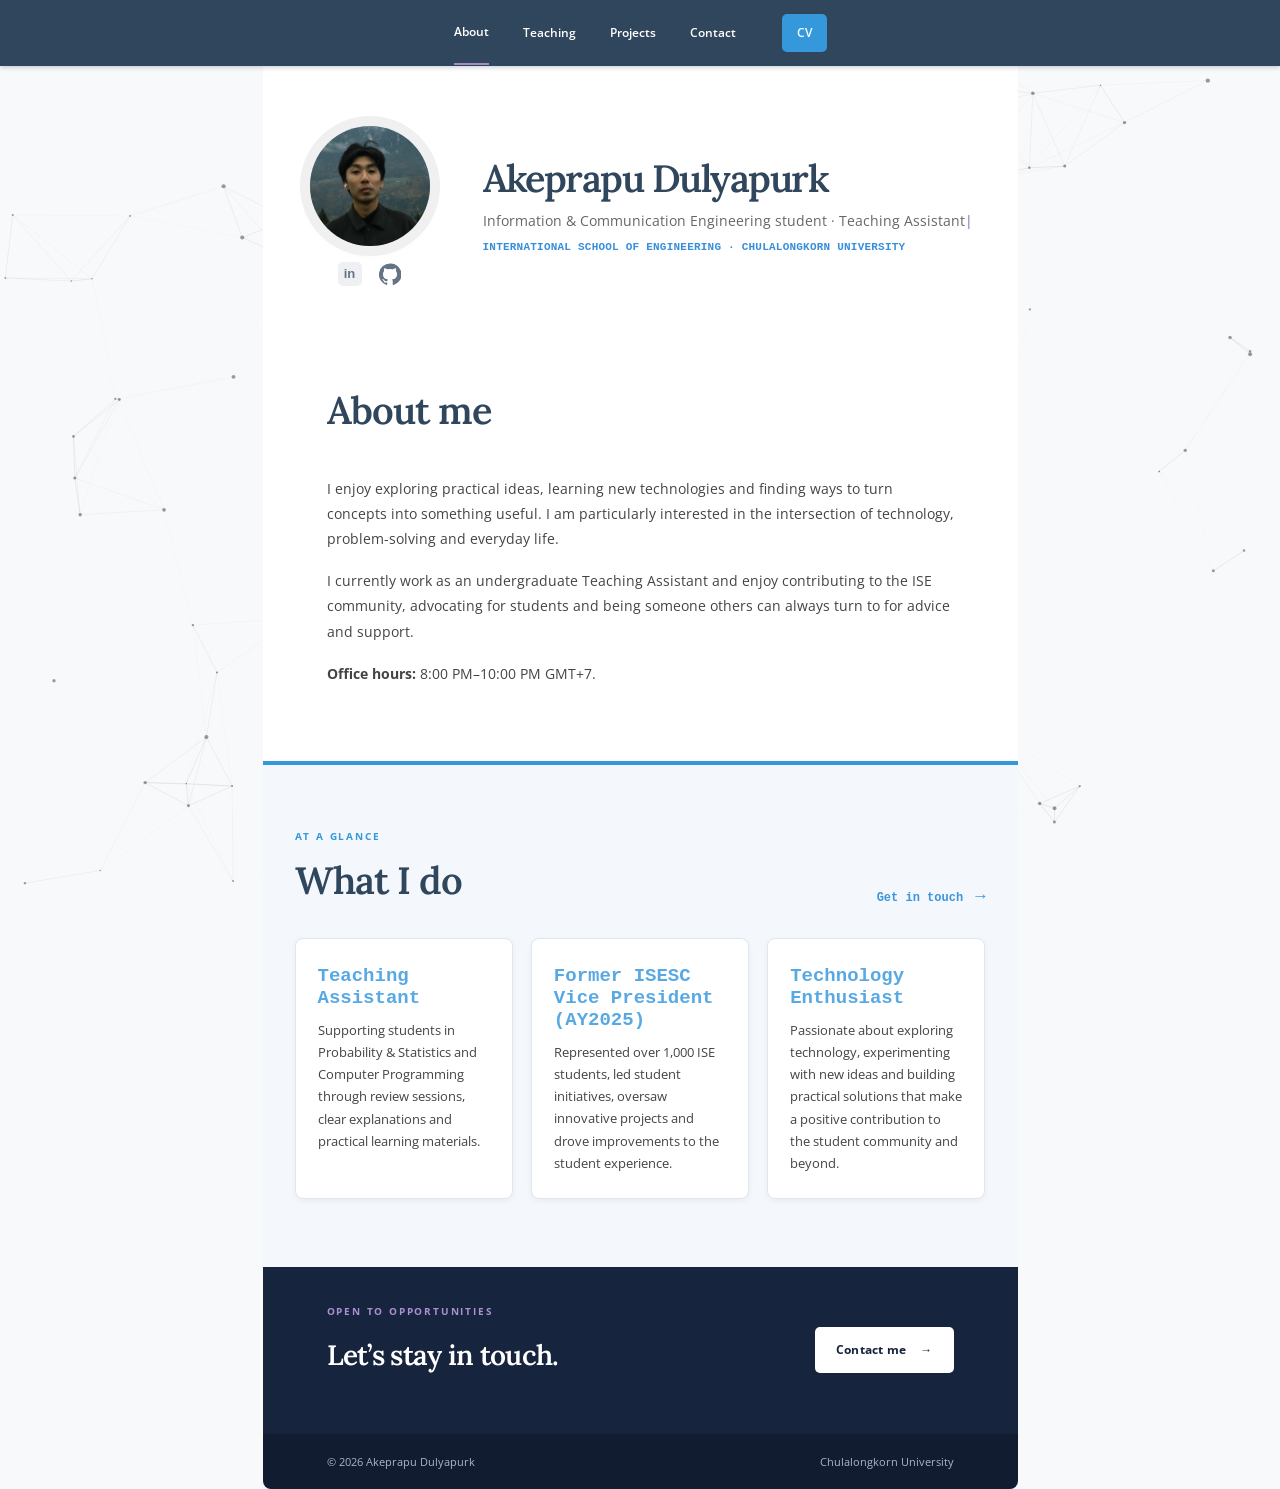
==== index.html @ 693e689d "Initial commit of personal website" ====
<!doctype html>
<html lang="en">
<head>
  <meta charset="utf-8">
  <meta name="viewport" content="width=device-width, initial-scale=1">
  <meta name="description" content="Personal website of Akeprapu Dulyapurk, Information and Communication Engineering student, Teaching Assistant and project engineer.">
  <title>About | Akeprapu Dulyapurk</title>
  <link rel="preconnect" href="https://fonts.googleapis.com">
  <link rel="preconnect" href="https://fonts.gstatic.com" crossorigin>
  <link href="https://fonts.googleapis.com/css2?family=Lora:wght@500;600;700&family=Open+Sans:wght@400;500;600;700&display=swap" rel="stylesheet">
  <link rel="stylesheet" href="css/style.css?v=2">
</head>
<body>
  <header class="site-header">
    <div class="container nav-wrap">
      
      <a class="brand" href="index.html"><span class="brand-mark"><img src="assets/profile.jpg" alt="Akeprapu Dulyapurk"></span><span>Akeprapu Dulyapurk</span></a>
      <button class="menu-toggle" aria-label="Toggle navigation" aria-expanded="false"><span></span><span></span><span></span></button>
      <nav class="site-nav" aria-label="Main navigation">
        <a class="active" href="index.html">About</a><a href="teaching.html">Teaching</a><a href="projects.html">Projects</a><a href="contact.html">Contact</a><a href="assets/akeprapu-dulyapurk-cv.pdf" target="_blank" rel="noreferrer">CV</a>
      </nav>
    </div>
  </header>
  <main>
    <section class="hero container">
      <div class="profile-card">
        <div class="profile-photo">
          <img src="assets/profile.jpg" alt="Portrait of Akeprapu Dulyapurk" onerror="this.hidden=true; this.nextElementSibling.hidden=false">
          <span hidden>AD</span>
        </div>
        
        <div class="profile-social"><a href="https://www.linkedin.com/in/akeprapu-dulyapurk-31b363366/" target="_blank" rel="noreferrer" aria-label="LinkedIn">in</a><a class="github-social" href="https://github.com/JakeNaKrub" target="_blank" rel="noreferrer" aria-label="GitHub"><svg xmlns="http://www.w3.org/2000/svg" viewBox="0 0 24 24" aria-hidden="true"><path fill="currentColor" d="M12 .5a12 12 0 0 0-3.79 23.39c.6.11.82-.26.82-.58v-2.04c-3.34.73-4.04-1.42-4.04-1.42-.55-1.39-1.33-1.76-1.33-1.76-1.09-.75.08-.74.08-.74 1.2.09 1.84 1.23 1.84 1.23 1.07 1.83 2.8 1.3 3.49.99.11-.77.42-1.3.76-1.6-2.67-.3-5.47-1.33-5.47-5.93 0-1.31.47-2.38 1.24-3.22-.12-.3-.54-1.52.12-3.17 0 0 1-.32 3.3 1.23a11.5 11.5 0 0 1 6 0c2.29-1.55 3.29-1.23 3.29-1.23.66 1.65.24 2.87.12 3.17.77.84 1.23 1.91 1.23 3.22 0 4.61-2.8 5.63-5.47 5.92.43.37.81 1.1.81 2.22v3.29c0 .32.22.69.83.57A12 12 0 0 0 12 .5Z"/></svg></a></div>
        
      </div>
      <div class="hero-copy">
        <h1>Akeprapu Dulyapurk</h1>
        <p class="lead">Information &amp; Communication Engineering student · <span class="typewriter" data-words="Teaching Assistant,Certified Yapper,Technology enthusiast">Teaching Assistant</span><span class="cursor" aria-hidden="true">|</span></p>
        <p class="institution">INTERNATIONAL SCHOOL OF ENGINEERING · CHULALONGKORN UNIVERSITY</p>
      </div>
    </section>
    <section class="section section-tint">
      <div class="container two-column">
        <div><p class="eyebrow">About me</p></div>
        <div class="prose"><p>I enjoy exploring practical ideas, learning new technologies
      and finding ways to turn concepts into something useful.
      I am particularly interested in the intersection of technology,
      problem-solving and everyday life.</p>
      <p>I currently work as an undergraduate Teaching Assistant and enjoy 
        contributing to the ISE community,
        advocating for students and being someone others can always
        turn to for advice and support.
      </p><p><strong>Office hours:</strong> 8:00 PM–10:00 PM GMT+7.</p></div>
      </div>
    </section>
    <section class="section container what-i-do">
      <div class="section-heading"><div><p class="eyebrow">At a glance</p><h2>What I do</h2></div><a class="text-link" href="contact.html">Get in touch <span>→</span></a></div>

        <div class="interest-grid">
          <article class="interest-card">
            <span class="number">01</span>
            <h3>Teaching Assistant</h3>
            <p>Supporting students in Probability &amp; Statistics and Computer Programming through review sessions, clear explanations and practical learning materials.</p>
          </article>

          <article class="interest-card">
            <span class="number">02</span>
            <h3>Former ISESC Vice President (AY2025)</h3>
            <p>Represented over 1,000 ISE students, led student initiatives, oversaw innovative projects and drove improvements to the student experience.</p>
          </article>

          <article class="interest-card">
            <span class="number">03</span>
            <h3>Technology Enthusiast</h3>
            <p>Passionate about exploring technology, experimenting with new ideas and building practical solutions that make a positive contribution to the student community and beyond.</p>
          </article>
        </div>

    </section>
    <section class="cta-band"><div class="container cta-content"><div><p class="eyebrow">Open to opportunities</p><h2>Let’s stay in touch.</h2></div><a class="button button-light" href="contact.html">Contact me <span>→</span></a></div></section>
  </main>
  <footer class="site-footer"><div class="container footer-inner"><span>© <span data-year></span> Akeprapu Dulyapurk</span><span>Chulalongkorn University</span></div></footer>
  <script src="js/script.js"></script>
</body>
</html>
---- css/style.css ----
:root{--navy:#17243d;--ink:#1d2738;--muted:#667085;--blue:#4169a1;--purple:#8067b1;--paper:#fff;--wash:#f3f5f8;--line:#e4e8ef;--serif:"Lora",Georgia,serif;--sans:"Open Sans",Arial,sans-serif}
*{box-sizing:border-box}html{height:100%;scroll-behavior:smooth}body{margin:0;background:#eef0f3;color:var(--ink);font:15px/1.8 var(--sans)}a{color:inherit;text-decoration:none}.container{width:min(1120px,calc(100% - 64px));margin:0 auto}.site-header{background:var(--navy);color:#fff}.nav-wrap{height:82px;display:flex;align-items:center;justify-content:space-between}.brand{display:flex;align-items:center;gap:12px;font-weight:600;letter-spacing:.01em}.brand-mark{display:grid;place-items:center;width:34px;height:34px;border:1px solid #89a1ca;border-radius:50%;font:600 11px var(--serif);color:#dbe5f6}.site-nav{display:flex;align-items:center;gap:30px;font-size:13px;color:#c5cfdf}.site-nav a{padding:27px 0;transition:color .2s ease}.site-nav a:hover,.site-nav a.active{color:#fff}.site-nav a.active{border-bottom:2px solid #a48bc8}.menu-toggle{display:none;background:none;border:0;color:#fff}.hero{min-height:570px;background:var(--paper);display:grid;grid-template-columns:1.45fr .8fr;gap:70px;align-items:center;padding-top:68px;padding-bottom:72px}.hero:before{content:"";position:fixed;z-index:-1;inset:82px 0 0;background:#eef0f3}.eyebrow{margin:0 0 17px;color:var(--purple);font-size:11px;font-weight:700;letter-spacing:.18em;text-transform:uppercase}.hero h1,.page-hero h1{font:600 clamp(38px,5vw,63px)/1.16 var(--serif);letter-spacing:-.04em;margin:0 0 24px;color:var(--navy)}.accent-text{color:var(--blue)}.lead{color:var(--muted);font-size:16px;margin:0 0 24px}.cursor{color:var(--purple);animation:blink 1s infinite}.intro{max-width:560px;color:#586579}.button-row{display:flex;align-items:center;gap:28px;margin-top:30px}.button{display:inline-flex;align-items:center;gap:14px;padding:12px 21px;font-size:12px;font-weight:700;letter-spacing:.02em;transition:transform .2s,box-shadow .2s}.button:hover{transform:translateY(-2px);box-shadow:0 7px 18px #17243d20}.button-primary{background:var(--navy);color:#fff}.button-light{background:#fff;color:var(--navy)}.text-link{color:var(--blue);font-size:12px;font-weight:700}.text-link span{font-size:17px;margin-left:5px}.profile-card{justify-self:end;text-align:center}.profile-photo{width:218px;height:218px;display:grid;place-items:center;border-radius:50%;background:linear-gradient(145deg,#d9e3f2,#9fb4d1);color:#fff;font:600 54px var(--serif);box-shadow:0 0 0 13px #f4f6fa,0 0 0 14px #dce3ed}.profile-note{max-width:230px;margin:29px auto 0;color:#99a3b2;font-size:11px;line-height:1.6}.profile-note code{font-size:10px}.section{padding-top:96px;padding-bottom:100px;background:#fff}.section-tint{background:var(--wash)}.two-column{display:grid;grid-template-columns:1fr 1fr;gap:90px}.two-column h2,h2{font:600 31px/1.35 var(--serif);letter-spacing:-.025em;color:var(--navy);margin:0}.prose{color:#5d6879}.prose p{margin:0 0 17px}.section-heading{display:flex;align-items:end;justify-content:space-between;margin-bottom:38px}.interest-grid,.resource-grid{display:grid;grid-template-columns:repeat(3,1fr);gap:20px}.interest-card{border-top:2px solid #bdcbe0;padding:24px 20px 10px 0}.number,.research-type,.project-number{color:var(--purple);font-size:11px;font-weight:700;letter-spacing:.1em;text-transform:uppercase}.interest-card h3,.resource-card h3{margin:14px 0 6px;font:600 20px var(--serif);color:var(--navy)}.interest-card p,.resource-card p,.project-card p{color:var(--muted);margin:0}.cta-band{background:var(--navy);color:#fff;padding:56px 0}.cta-content{display:flex;justify-content:space-between;align-items:center}.cta-band h2{color:#fff}.cta-band .eyebrow{color:#a990d0}.site-footer{background:#121c31;color:#aab5c7;font-size:11px}.footer-inner{display:flex;justify-content:space-between;padding:20px 0}.page-hero{background:#fff;padding:82px 9% 92px}.page-hero h1{margin-bottom:20px}.page-lead{max-width:590px;color:var(--muted);font-size:16px;margin:0 0 28px}.timeline{border-top:1px solid var(--line)}.timeline-item{display:grid;grid-template-columns:180px 1fr;gap:45px;padding:32px 0;border-bottom:1px solid var(--line)}.timeline-date{color:var(--purple);font-size:11px;font-weight:700;text-transform:uppercase;letter-spacing:.08em}.timeline h3{font:600 21px var(--serif);margin:0;color:var(--navy)}.timeline p{color:var(--muted);margin:6px 0 12px}.timeline .meta{font-size:13px;color:var(--blue)}.expand-button{padding:0;border:0;background:none;color:var(--blue);font:700 12px var(--sans);cursor:pointer}.expand-button span{font-size:17px;margin-left:7px}.expand-content{display:none;color:var(--muted)}.expand-content.open{display:block}.expand-content li{margin:4px 0}.resource-card{display:block;border:1px solid var(--line);padding:27px 24px;transition:transform .2s,border-color .2s}.resource-card:hover{border-color:#9cadd0;transform:translateY(-3px)}.resource-icon{color:var(--blue);float:right}.resource-card h3{margin-top:22px}.tag-list{display:flex;flex-wrap:wrap;gap:10px;align-content:start}.tag-list span,.tech-list span{background:#e5eaf2;color:#566987;padding:6px 12px;font-size:11px}.research-list{border-top:1px solid var(--line);margin-top:30px}.research-item{padding:28px 0;border-bottom:1px solid var(--line)}.research-item h3{font:600 23px var(--serif);color:var(--navy);margin:8px 0}.research-item p{max-width:700px;color:var(--muted);margin:0 0 12px}.project-grid{display:grid;grid-template-columns:1fr 1fr;gap:20px}.project-card{background:var(--wash);padding:30px;min-height:270px;display:flex;flex-direction:column;align-items:flex-start}.project-card.featured{background:var(--navy);color:#fff;grid-row:span 2;min-height:560px}.project-card h2{font-size:27px;margin:22px 0 14px}.project-card.featured h2{color:#fff}.project-card p{max-width:430px}.project-card.featured p{color:#c3cee0}.tech-list{display:flex;flex-wrap:wrap;gap:8px;margin:22px 0}.project-card .text-link{margin-top:auto}.cv-layout{display:grid;grid-template-columns:1fr 1.4fr;gap:100px}.cv-sections>div{border-top:1px solid var(--line);padding:19px 0}.cv-sections h3{font:600 17px var(--serif);color:var(--navy);margin:0}.cv-sections p{color:var(--muted);margin:6px 0 0}.contact-grid{display:grid;grid-template-columns:1fr 1fr;gap:100px}.contact-links{border-top:1px solid #dfe3e9}.contact-links a{display:flex;justify-content:space-between;align-items:center;padding:20px 0;border-bottom:1px solid #dfe3e9}.contact-links span{color:var(--purple);font-size:11px;font-weight:700;text-transform:uppercase;letter-spacing:.1em}.contact-links strong{color:var(--blue);font-size:13px;font-weight:600}
@keyframes blink{50%{opacity:0}}@media(max-width:720px){.container{width:calc(100% - 40px)}.nav-wrap{height:70px}.menu-toggle{display:flex;flex-direction:column;gap:4px;padding:8px}.menu-toggle span{display:block;width:22px;height:2px;background:#fff}.site-nav{display:none;position:absolute;z-index:5;top:70px;left:0;right:0;background:var(--navy);padding:10px 20px 18px;flex-direction:column;align-items:stretch;gap:0;box-shadow:0 10px 20px #0002}.site-nav.open{display:flex}.site-nav a{padding:8px 0}.hero{display:flex;flex-direction:column;gap:50px;align-items:flex-start;padding:64px 20px}.hero:before{inset:70px 0 0}.profile-card{align-self:center}.section{padding:65px 0}.two-column,.contact-grid,.cv-layout{grid-template-columns:1fr;gap:34px}.section-heading{display:block}.section-heading>.text-link{display:block;margin-top:18px}.interest-grid,.resource-grid,.project-grid{grid-template-columns:1fr}.project-card.featured{grid-row:auto;min-height:350px}.page-hero{padding:60px 20px}.timeline-item{grid-template-columns:1fr;gap:5px}.cta-content{display:block}.cta-content .button{margin-top:24px}.footer-inner{display:block}.footer-inner span{display:block}.footer-inner span+span{margin-top:5px}.contact-links a{display:block}.contact-links strong{display:block;margin-top:4px}}

/* Reference-inspired academic layout */
body{background-color:#f8f9fb;background-image:radial-gradient(circle at 8% 30%,#d9c9ff 0 2px,transparent 3px),radial-gradient(circle at 92% 18%,#d9c9ff 0 2px,transparent 3px),linear-gradient(125deg,transparent 0 14%,#edf0f7 14.1% 14.2%,transparent 14.3% 82%,#edf0f7 82.1% 82.2%,transparent 82.3%);background-size:380px 380px,460px 460px,100% 100%;background-attachment:fixed}.site-header{background:#30465d;box-shadow:0 1px 5px #17243d40}.nav-wrap{height:66px;justify-content:center}.brand{display:none}.site-nav{gap:34px;color:#fff;font-weight:600}.site-nav a{padding:20px 0;font-size:12px}.hero,.section,.page-hero{width:min(755px,calc(100% - 40px));margin:0 auto;background:#fff}.hero{min-height:270px;display:grid;grid-template-columns:150px 1fr;gap:38px;align-items:center;padding:47px 32px 38px}.hero:before{display:none}.profile-card{justify-self:center;text-align:center}.profile-photo{width:120px;height:120px;border-radius:50%;overflow:hidden;font-size:31px;box-shadow:0 0 0 10px #f0f0f0,0 3px 12px #17243d20}.profile-photo img{width:100%;height:100%;display:block;object-fit:cover;object-position:center}.profile-note{font-size:9px;max-width:145px;margin:17px auto 0;color:#a6adb7}.profile-social{display:flex;justify-content:center;gap:16px;margin-top:16px}.profile-social a{color:#657384;font-size:18px}.profile-social a:hover{color:#3498db}.profile-social>a:first-child{width:24px;height:24px;display:inline-flex;align-items:center;justify-content:center;border-radius:5px;background:#eef0f3;font:bold 13px Arial,sans-serif}.profile-social svg{display:block;width:22px;height:22px;fill:currentColor!important;color:inherit}.github-social{width:24px;height:24px;display:inline-flex!important;align-items:center;justify-content:center}.hero-copy h1{font-size:38px;margin:0 0 10px;color:#30465d}.hero-copy .eyebrow{display:none}.hero-copy .lead{font-size:14px;line-height:1.5;margin-bottom:8px;color:#666;white-space:nowrap}.typewriter{white-space:nowrap}.institution{color:#378fdb;font:700 11px/1.5 monospace;letter-spacing:.02em;margin:0;text-transform:uppercase}.section{padding:52px 32px 58px}.section-tint{background:#fff}.two-column{display:block}.two-column h2,h2{font-size:28px;color:#30465d;margin-bottom:24px}.prose{font-size:14px;color:#444}.section-heading{display:block}.section-heading h2{margin-bottom:20px}.section-heading>.text-link{display:block}.interest-grid{display:block}.interest-card{border:0;padding:0 0 22px}.interest-card h3{color:#58a9e3;font:600 16px monospace;margin:0 0 8px}.interest-card p{font-size:14px;color:#444}.number{display:none}.cta-band{width:min(755px,calc(100% - 40px));margin:0 auto;padding:35px 32px}.site-footer{width:min(755px,calc(100% - 40px));margin:auto auto 0 auto}.footer-inner{padding:18px 32px}.eyebrow{font-size:10px}.page-hero{padding:52px 32px 45px}.page-hero h1{font-size:38px}.page-lead{font-size:14px}.button{border-radius:0}.research-item h3,.project-card h2{color:#30465d}.text-link{font:700 12px monospace;color:#3996df}
@media(max-width:720px){.nav-wrap{height:60px}.site-nav{top:60px}.hero{width:calc(100% - 24px);grid-template-columns:1fr;gap:25px;padding:40px 24px}.profile-card{order:0}.hero-copy{order:1}.hero-copy h1{font-size:34px}.section,.page-hero{width:calc(100% - 24px);padding-left:24px;padding-right:24px}.cta-band,.site-footer{width:calc(100% - 24px)}}

/* Animated network background inspired by the reference */
body{background:#f8f9fb;min-height:100%;min-height:100vh;min-height:100dvh;display:flex;flex-direction:column}
.network-background{position:fixed;inset:0;z-index:0;pointer-events:none}
body>header,body>main,body>footer{position:relative;z-index:1}
.site-header{flex-shrink:0}
main{flex:1 0 auto;display:flex;flex-direction:column}
.contact-panel,.page-hero+.section,.page-bottom-wrap{flex:1 0 auto}
main>:last-child{flex-grow:1}
.site-footer{flex-shrink:0;margin-top:auto;border-radius:0 0 8px 8px}

/* Shared controls and cards follow the reference site's simple academic UI. */
.site-header{position:sticky;top:0;z-index:1000;padding:0;overflow:hidden}
.site-header:after{content:"";position:absolute;bottom:0;left:-320px;width:320px;height:2px;background:linear-gradient(to right,transparent,rgba(131,72,242,.12),rgba(131,72,242,.9),rgba(131,72,242,.12),transparent);animation:header-sweep 40s linear infinite}
@keyframes header-sweep{0%{left:-320px}25%{left:100%}100%{left:100%}}
.site-nav a:hover{background:#46627f;text-decoration:none}
.site-nav a:last-child{background:#3498db;border-radius:5px;margin-left:12px;padding:8px 15px}
.site-nav a:last-child:hover{background:#2980b9}
.page-hero{border-radius:8px 8px 0 0}
.section{border-radius:0}
.page-hero{margin-top:0}
.button-primary,.button-light{border-radius:5px}
.project-card,.resource-card{background:#fff;border:1px solid #e0e0e0;border-radius:8px;box-shadow:0 1px 4px rgba(0,0,0,.04);transition:transform .2s,box-shadow .2s,border-color .2s}
.project-card:hover,.resource-card:hover{transform:translateY(-3px);box-shadow:0 6px 16px rgba(0,0,0,.08);border-color:#3498db}
.project-card.featured{background:#fff;color:inherit;min-height:0}
.project-card.featured h2{color:#30465d}
.project-card.featured p{color:#4b4a4d}
.project-number,.research-type{font-family:monospace;color:#8348f2ad}
.project-card .text-link,.resource-card .text-link{font-family:monospace;color:#3498db}
.expand-button{font-family:monospace}
.timeline-item{background:#fff;border:1px solid #e0e0e0;border-radius:8px;padding:24px;margin-top:20px;box-shadow:0 1px 4px rgba(0,0,0,.04)}
.timeline{border:0}
.timeline-date{font-family:monospace}
.cta-contact{margin:8px 0 0;color:#d6deea;font:13px monospace}
.cta-contact a{color:#fff;text-decoration:underline}
.resource-grid-four{grid-template-columns:repeat(2,1fr)}
.resource-card small{display:block;margin-top:18px;color:#8348f2ad;font:11px monospace}
.subject-grid{display:grid;grid-template-columns:repeat(2,1fr);gap:20px}.subject-card{padding:30px;background:#fff;border:1px solid #e0e0e0;border-radius:8px;box-shadow:0 1px 4px rgba(0,0,0,.04);transition:transform .2s,box-shadow .2s,border-color .2s}.subject-card:hover{transform:translateY(-3px);box-shadow:0 6px 16px rgba(0,0,0,.08);border-color:#3498db}.subject-icon{display:grid;place-items:center;width:42px;height:42px;border-radius:50%;background:#eef4fb;color:#3498db;font:bold 17px monospace}.subject-card h3{margin:22px 0 9px;color:#30465d;font:600 21px var(--serif)}.subject-card p{color:#4b4a4d;margin:0 0 20px}.subject-links{display:flex;flex-direction:column;gap:7px}.subject-links a,.card-link{color:#3498db;font:700 12px monospace}.teaching-summary{display:grid;grid-template-columns:1fr 1.2fr;gap:80px}.project-grid-plain{grid-template-columns:repeat(2,1fr)}.project-grid-plain .project-card{min-height:250px;display:flex;flex-direction:column;align-items:flex-start}.project-grid-plain .project-card h2{margin:18px 0 12px}.project-grid-plain .project-card p{margin-bottom:20px}.card-link{margin-top:auto}.contact-panel{position:relative;width:min(755px,calc(100% - 40px));min-height:590px;padding:90px 11% 85px;background:#fff;border-radius:8px 8px 0 0;overflow:hidden}.contact-panel h1{position:relative;z-index:1;margin:0 0 17px;color:#30465d;font:600 clamp(42px,6vw,65px)/1.1 var(--serif)}.contact-panel .page-lead{position:relative;z-index:1}.simple-contact-links{position:relative;z-index:1;max-width:570px;margin:42px 0 32px;border-top:1px solid #e0e0e0}.simple-contact-links a{display:grid;grid-template-columns:95px 1fr 25px;align-items:center;padding:18px 0;border-bottom:1px solid #e0e0e0;transition:padding .2s,color .2s}.simple-contact-links a:hover{padding-left:10px;color:#3498db}.simple-contact-links span{color:#8348f2ad;font:700 11px monospace;text-transform:uppercase;letter-spacing:.1em}.simple-contact-links strong{font:600 15px var(--sans);color:#30465d}.simple-contact-links i{font-style:normal;color:#3498db;font-size:18px}.contact-back{position:relative;z-index:1}.contact-orbit{position:absolute;right:5%;top:70px;width:210px;height:210px;border:1px solid #dfe7f1;border-radius:50%;animation:orbit-spin 18s linear infinite}.contact-orbit:before,.contact-orbit:after{content:"";position:absolute;border:1px solid #e8edf4;border-radius:50%}.contact-orbit:before{inset:23px}.contact-orbit:after{inset:48px}.contact-orbit span{position:absolute;width:7px;height:7px;border-radius:50%;background:#202a36}.contact-orbit span:nth-child(1){top:20px;left:103px}.contact-orbit span:nth-child(2){right:17px;bottom:57px}.contact-orbit span:nth-child(3){left:28px;bottom:38px}@keyframes orbit-spin{to{transform:rotate(360deg)}}
.teaching-title{display:flex;align-items:center;gap:24px}.teaching-title h1{margin:0}.integral-graph{width:150px;height:84px;overflow:visible}.graph-axis{fill:none;stroke:#c8d3df;stroke-width:1.5}.graph-area{fill:rgba(52,152,219,.12);stroke:none;transform-origin:center;animation:area-pulse 4s ease-in-out infinite}.graph-curve{fill:none;stroke:#3498db;stroke-width:2.5;stroke-linecap:round;stroke-dasharray:240;stroke-dashoffset:240;animation:draw-integral 3.5s ease-in-out infinite alternate}.graph-curve{filter:drop-shadow(0 2px 3px rgba(52,152,219,.2))}@keyframes draw-integral{to{stroke-dashoffset:0}}@keyframes area-pulse{0%,100%{opacity:.55}50%{opacity:1}}
.button-home-link{margin-left:10px;background:#eef4fb;color:#3498db}
.page-bottom-home{margin-top:42px}.page-bottom-wrap{width:min(755px,calc(100% - 40px));padding:0 32px 42px;background:#fff}
.what-i-do{background:#f4f7fb;border-top:4px solid #3498db;padding-top:62px;padding-bottom:68px}.what-i-do .section-heading{display:flex;align-items:end;margin-bottom:32px}.what-i-do .section-heading h2{font-size:38px;margin:0;color:#30465d}.what-i-do .section-heading .eyebrow{color:#3498db;margin-bottom:10px}.what-i-do .interest-grid{display:grid;grid-template-columns:repeat(3,1fr);gap:18px}.what-i-do .interest-card{background:#fff;border:1px solid #e0e6ee;border-radius:8px;padding:26px 22px 24px;min-height:180px;box-shadow:0 2px 6px rgba(37,56,78,.05);transition:transform .2s,box-shadow .2s,border-color .2s}.what-i-do .interest-card:hover{transform:translateY(-4px);border-color:#3498db;box-shadow:0 8px 18px rgba(37,56,78,.1)}.what-i-do .interest-card h3{font-size:19px;margin:0 0 10px}.what-i-do .interest-card p{font-size:13px;line-height:1.7}
.section-tint .two-column .eyebrow{margin:0 0 42px;color:#30465d;font:600 38px/1.2 var(--serif);letter-spacing:-.025em;text-transform:none}.section-tint .two-column h2{display:none}
@media(max-width:720px){.site-nav a:last-child{margin-left:0;border-radius:0;padding:8px 0}.site-header{position:sticky}.project-card.featured{min-height:0}.subject-grid,.project-grid-plain,.teaching-summary{grid-template-columns:1fr;gap:16px}.teaching-title{gap:12px}.integral-graph{width:112px;height:63px}.contact-panel{min-height:600px;padding:60px 24px}.contact-orbit{right:-70px;top:50px;opacity:.65}.simple-contact-links a{grid-template-columns:78px 1fr 20px}.simple-contact-links strong{font-size:13px}}
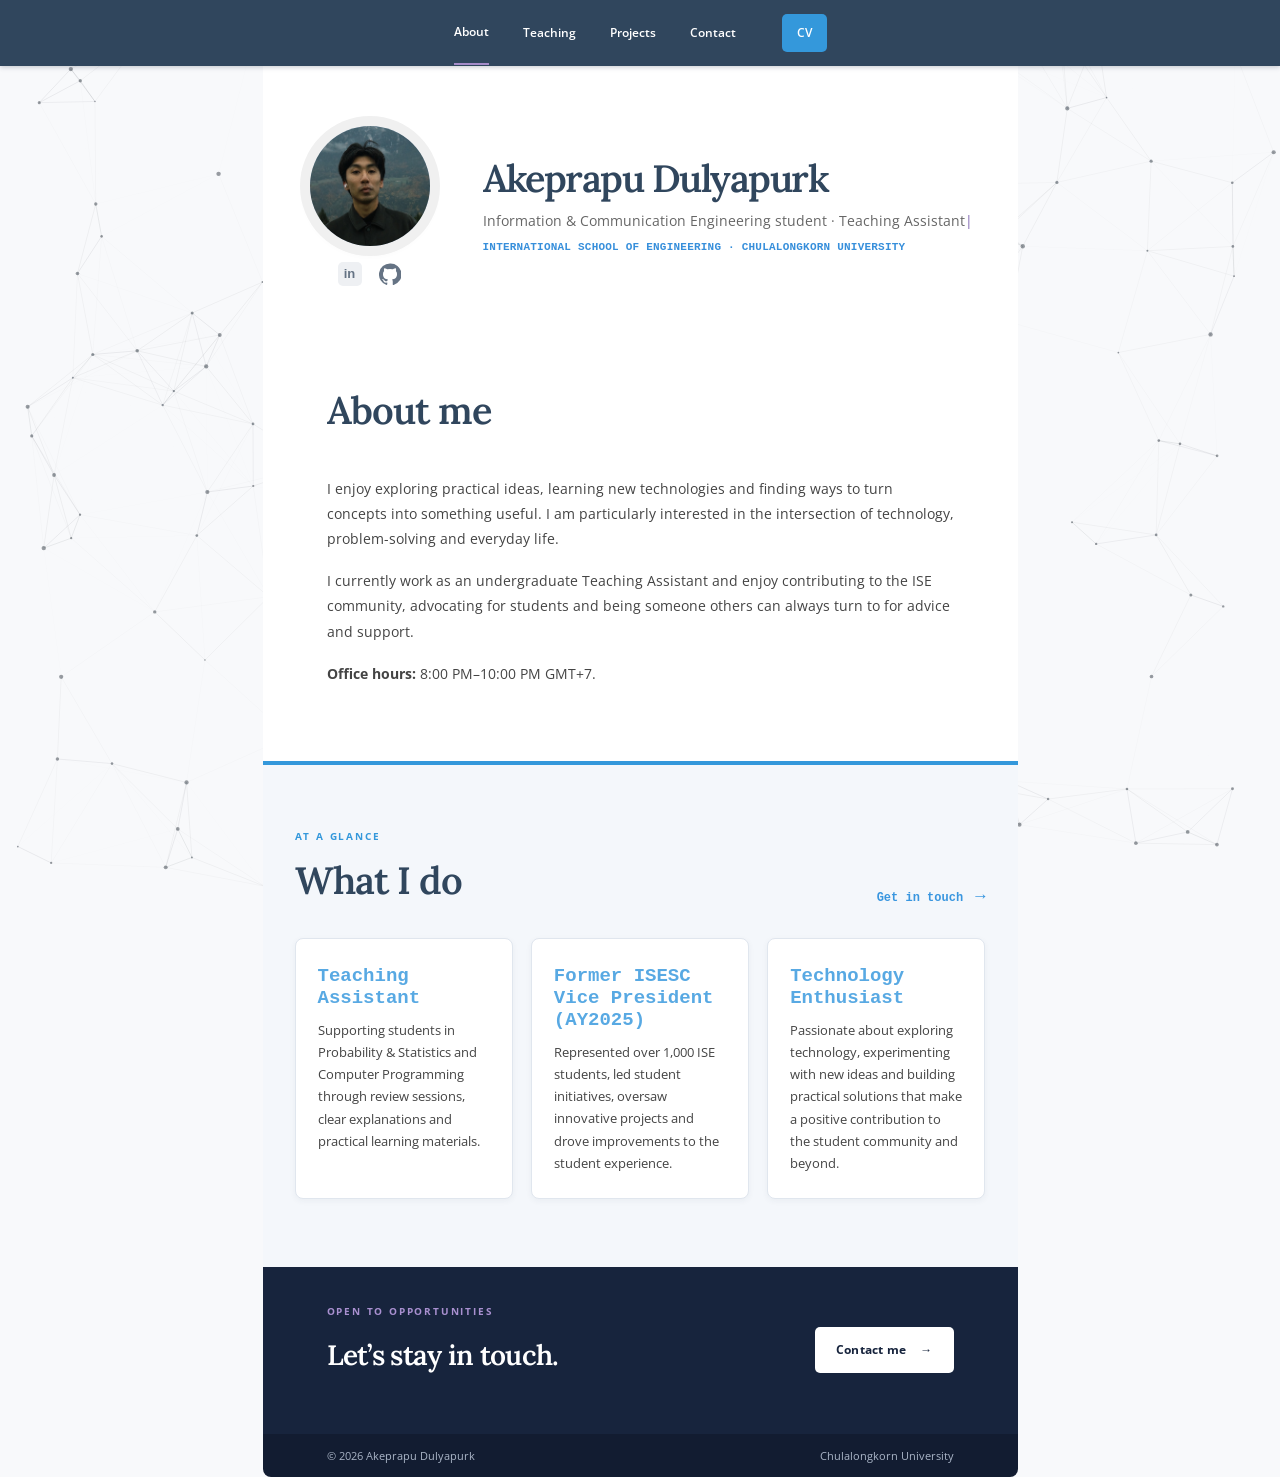
==== commit 2fd2ec59: "Beautify" ====
--- a/index.html
+++ b/index.html
@@ -8,7 +8,7 @@
   <link rel="preconnect" href="https://fonts.googleapis.com">
   <link rel="preconnect" href="https://fonts.gstatic.com" crossorigin>
   <link href="https://fonts.googleapis.com/css2?family=Lora:wght@500;600;700&family=Open+Sans:wght@400;500;600;700&display=swap" rel="stylesheet">
-  <link rel="stylesheet" href="css/style.css?v=2">
+  <link rel="stylesheet" href="css/style.css?v=3">
 </head>
 <body>
   <header class="site-header">
--- a/css/style.css
+++ b/css/style.css
@@ -3,7 +3,7 @@
 @keyframes blink{50%{opacity:0}}@media(max-width:720px){.container{width:calc(100% - 40px)}.nav-wrap{height:70px}.menu-toggle{display:flex;flex-direction:column;gap:4px;padding:8px}.menu-toggle span{display:block;width:22px;height:2px;background:#fff}.site-nav{display:none;position:absolute;z-index:5;top:70px;left:0;right:0;background:var(--navy);padding:10px 20px 18px;flex-direction:column;align-items:stretch;gap:0;box-shadow:0 10px 20px #0002}.site-nav.open{display:flex}.site-nav a{padding:8px 0}.hero{display:flex;flex-direction:column;gap:50px;align-items:flex-start;padding:64px 20px}.hero:before{inset:70px 0 0}.profile-card{align-self:center}.section{padding:65px 0}.two-column,.contact-grid,.cv-layout{grid-template-columns:1fr;gap:34px}.section-heading{display:block}.section-heading>.text-link{display:block;margin-top:18px}.interest-grid,.resource-grid,.project-grid{grid-template-columns:1fr}.project-card.featured{grid-row:auto;min-height:350px}.page-hero{padding:60px 20px}.timeline-item{grid-template-columns:1fr;gap:5px}.cta-content{display:block}.cta-content .button{margin-top:24px}.footer-inner{display:block}.footer-inner span{display:block}.footer-inner span+span{margin-top:5px}.contact-links a{display:block}.contact-links strong{display:block;margin-top:4px}}
 
 /* Reference-inspired academic layout */
-body{background-color:#f8f9fb;background-image:radial-gradient(circle at 8% 30%,#d9c9ff 0 2px,transparent 3px),radial-gradient(circle at 92% 18%,#d9c9ff 0 2px,transparent 3px),linear-gradient(125deg,transparent 0 14%,#edf0f7 14.1% 14.2%,transparent 14.3% 82%,#edf0f7 82.1% 82.2%,transparent 82.3%);background-size:380px 380px,460px 460px,100% 100%;background-attachment:fixed}.site-header{background:#30465d;box-shadow:0 1px 5px #17243d40}.nav-wrap{height:66px;justify-content:center}.brand{display:none}.site-nav{gap:34px;color:#fff;font-weight:600}.site-nav a{padding:20px 0;font-size:12px}.hero,.section,.page-hero{width:min(755px,calc(100% - 40px));margin:0 auto;background:#fff}.hero{min-height:270px;display:grid;grid-template-columns:150px 1fr;gap:38px;align-items:center;padding:47px 32px 38px}.hero:before{display:none}.profile-card{justify-self:center;text-align:center}.profile-photo{width:120px;height:120px;border-radius:50%;overflow:hidden;font-size:31px;box-shadow:0 0 0 10px #f0f0f0,0 3px 12px #17243d20}.profile-photo img{width:100%;height:100%;display:block;object-fit:cover;object-position:center}.profile-note{font-size:9px;max-width:145px;margin:17px auto 0;color:#a6adb7}.profile-social{display:flex;justify-content:center;gap:16px;margin-top:16px}.profile-social a{color:#657384;font-size:18px}.profile-social a:hover{color:#3498db}.profile-social>a:first-child{width:24px;height:24px;display:inline-flex;align-items:center;justify-content:center;border-radius:5px;background:#eef0f3;font:bold 13px Arial,sans-serif}.profile-social svg{display:block;width:22px;height:22px;fill:currentColor!important;color:inherit}.github-social{width:24px;height:24px;display:inline-flex!important;align-items:center;justify-content:center}.hero-copy h1{font-size:38px;margin:0 0 10px;color:#30465d}.hero-copy .eyebrow{display:none}.hero-copy .lead{font-size:14px;line-height:1.5;margin-bottom:8px;color:#666;white-space:nowrap}.typewriter{white-space:nowrap}.institution{color:#378fdb;font:700 11px/1.5 monospace;letter-spacing:.02em;margin:0;text-transform:uppercase}.section{padding:52px 32px 58px}.section-tint{background:#fff}.two-column{display:block}.two-column h2,h2{font-size:28px;color:#30465d;margin-bottom:24px}.prose{font-size:14px;color:#444}.section-heading{display:block}.section-heading h2{margin-bottom:20px}.section-heading>.text-link{display:block}.interest-grid{display:block}.interest-card{border:0;padding:0 0 22px}.interest-card h3{color:#58a9e3;font:600 16px monospace;margin:0 0 8px}.interest-card p{font-size:14px;color:#444}.number{display:none}.cta-band{width:min(755px,calc(100% - 40px));margin:0 auto;padding:35px 32px}.site-footer{width:min(755px,calc(100% - 40px));margin:auto auto 0 auto}.footer-inner{padding:18px 32px}.eyebrow{font-size:10px}.page-hero{padding:52px 32px 45px}.page-hero h1{font-size:38px}.page-lead{font-size:14px}.button{border-radius:0}.research-item h3,.project-card h2{color:#30465d}.text-link{font:700 12px monospace;color:#3996df}
+body{background-color:#f8f9fb;background-image:radial-gradient(circle at 8% 30%,#d9c9ff 0 2px,transparent 3px),radial-gradient(circle at 92% 18%,#d9c9ff 0 2px,transparent 3px),linear-gradient(125deg,transparent 0 14%,#edf0f7 14.1% 14.2%,transparent 14.3% 82%,#edf0f7 82.1% 82.2%,transparent 82.3%);background-size:380px 380px,460px 460px,100% 100%;background-attachment:fixed}.site-header{background:#30465d;box-shadow:0 1px 5px #17243d40}.nav-wrap{height:66px;justify-content:center}.brand{display:none}.site-nav{gap:34px;color:#fff;font-weight:600}.site-nav a{padding:20px 0;font-size:12px}.hero,.section,.page-hero{width:min(755px,calc(100% - 40px));margin:0 auto;background:#fff}.hero{min-height:270px;display:grid;grid-template-columns:150px 1fr;gap:38px;align-items:center;padding:47px 32px 38px}.hero:before{display:none}.profile-card{justify-self:center;text-align:center}.profile-photo{width:120px;height:120px;border-radius:50%;overflow:hidden;font-size:31px;box-shadow:0 0 0 10px #f0f0f0,0 3px 12px #17243d20}.profile-photo img{width:100%;height:100%;display:block;object-fit:cover;object-position:center}.profile-note{font-size:9px;max-width:145px;margin:17px auto 0;color:#a6adb7}.profile-social{display:flex;justify-content:center;gap:16px;margin-top:16px}.profile-social a{color:#657384;font-size:18px}.profile-social a:hover{color:#3498db}.profile-social>a:first-child{width:24px;height:24px;display:inline-flex;align-items:center;justify-content:center;border-radius:5px;background:#eef0f3;font:bold 13px Arial,sans-serif}.profile-social svg{display:block;width:22px;height:22px;fill:currentColor!important;color:inherit}.github-social{width:24px;height:24px;display:inline-flex!important;align-items:center;justify-content:center}.hero-copy h1{font-size:38px;margin:0 0 10px;color:#30465d}.hero-copy .eyebrow{display:none}.hero-copy .lead{font-size:14px;line-height:1.5;margin-bottom:8px;color:#666;white-space:nowrap}.typewriter{white-space:nowrap}.institution{color:#378fdb;font:700 11px/1.5 monospace;letter-spacing:.02em;margin:0;text-transform:uppercase}.section{padding:52px 32px 58px}.section-tint{background:#fff}.two-column{display:block}.two-column h2,h2{font-size:28px;color:#30465d;margin-bottom:24px}.prose{font-size:14px;color:#444}.section-heading{display:block}.section-heading h2{margin-bottom:20px}.section-heading>.text-link{display:block}.interest-grid{display:block}.interest-card{border:0;padding:0 0 22px}.interest-card h3{color:#58a9e3;font:600 16px monospace;margin:0 0 8px}.interest-card p{font-size:14px;color:#444}.number{display:none}.cta-band{width:min(755px,calc(100% - 40px));margin:0 auto;padding:35px 32px}.site-footer{width:min(755px,calc(100% - 40px));margin:auto auto 0 auto}.footer-inner{padding:12px 32px}.eyebrow{font-size:10px}.page-hero{padding:26px 32px 14px}.page-hero .eyebrow{margin:0 0 6px}.page-hero h1{font-size:36px;margin-bottom:0}.page-hero+.section{padding:14px 32px 24px}.page-lead{font-size:14px}.button{border-radius:0}.research-item h3,.project-card h2{color:#30465d}.text-link{font:700 12px monospace;color:#3996df}
 @media(max-width:720px){.nav-wrap{height:60px}.site-nav{top:60px}.hero{width:calc(100% - 24px);grid-template-columns:1fr;gap:25px;padding:40px 24px}.profile-card{order:0}.hero-copy{order:1}.hero-copy h1{font-size:34px}.section,.page-hero{width:calc(100% - 24px);padding-left:24px;padding-right:24px}.cta-band,.site-footer{width:calc(100% - 24px)}}
 
 /* Animated network background inspired by the reference */
@@ -42,10 +42,10 @@
 .cta-contact a{color:#fff;text-decoration:underline}
 .resource-grid-four{grid-template-columns:repeat(2,1fr)}
 .resource-card small{display:block;margin-top:18px;color:#8348f2ad;font:11px monospace}
-.subject-grid{display:grid;grid-template-columns:repeat(2,1fr);gap:20px}.subject-card{padding:30px;background:#fff;border:1px solid #e0e0e0;border-radius:8px;box-shadow:0 1px 4px rgba(0,0,0,.04);transition:transform .2s,box-shadow .2s,border-color .2s}.subject-card:hover{transform:translateY(-3px);box-shadow:0 6px 16px rgba(0,0,0,.08);border-color:#3498db}.subject-icon{display:grid;place-items:center;width:42px;height:42px;border-radius:50%;background:#eef4fb;color:#3498db;font:bold 17px monospace}.subject-card h3{margin:22px 0 9px;color:#30465d;font:600 21px var(--serif)}.subject-card p{color:#4b4a4d;margin:0 0 20px}.subject-links{display:flex;flex-direction:column;gap:7px}.subject-links a,.card-link{color:#3498db;font:700 12px monospace}.teaching-summary{display:grid;grid-template-columns:1fr 1.2fr;gap:80px}.project-grid-plain{grid-template-columns:repeat(2,1fr)}.project-grid-plain .project-card{min-height:250px;display:flex;flex-direction:column;align-items:flex-start}.project-grid-plain .project-card h2{margin:18px 0 12px}.project-grid-plain .project-card p{margin-bottom:20px}.card-link{margin-top:auto}.contact-panel{position:relative;width:min(755px,calc(100% - 40px));min-height:590px;padding:90px 11% 85px;background:#fff;border-radius:8px 8px 0 0;overflow:hidden}.contact-panel h1{position:relative;z-index:1;margin:0 0 17px;color:#30465d;font:600 clamp(42px,6vw,65px)/1.1 var(--serif)}.contact-panel .page-lead{position:relative;z-index:1}.simple-contact-links{position:relative;z-index:1;max-width:570px;margin:42px 0 32px;border-top:1px solid #e0e0e0}.simple-contact-links a{display:grid;grid-template-columns:95px 1fr 25px;align-items:center;padding:18px 0;border-bottom:1px solid #e0e0e0;transition:padding .2s,color .2s}.simple-contact-links a:hover{padding-left:10px;color:#3498db}.simple-contact-links span{color:#8348f2ad;font:700 11px monospace;text-transform:uppercase;letter-spacing:.1em}.simple-contact-links strong{font:600 15px var(--sans);color:#30465d}.simple-contact-links i{font-style:normal;color:#3498db;font-size:18px}.contact-back{position:relative;z-index:1}.contact-orbit{position:absolute;right:5%;top:70px;width:210px;height:210px;border:1px solid #dfe7f1;border-radius:50%;animation:orbit-spin 18s linear infinite}.contact-orbit:before,.contact-orbit:after{content:"";position:absolute;border:1px solid #e8edf4;border-radius:50%}.contact-orbit:before{inset:23px}.contact-orbit:after{inset:48px}.contact-orbit span{position:absolute;width:7px;height:7px;border-radius:50%;background:#202a36}.contact-orbit span:nth-child(1){top:20px;left:103px}.contact-orbit span:nth-child(2){right:17px;bottom:57px}.contact-orbit span:nth-child(3){left:28px;bottom:38px}@keyframes orbit-spin{to{transform:rotate(360deg)}}
-.teaching-title{display:flex;align-items:center;gap:24px}.teaching-title h1{margin:0}.integral-graph{width:150px;height:84px;overflow:visible}.graph-axis{fill:none;stroke:#c8d3df;stroke-width:1.5}.graph-area{fill:rgba(52,152,219,.12);stroke:none;transform-origin:center;animation:area-pulse 4s ease-in-out infinite}.graph-curve{fill:none;stroke:#3498db;stroke-width:2.5;stroke-linecap:round;stroke-dasharray:240;stroke-dashoffset:240;animation:draw-integral 3.5s ease-in-out infinite alternate}.graph-curve{filter:drop-shadow(0 2px 3px rgba(52,152,219,.2))}@keyframes draw-integral{to{stroke-dashoffset:0}}@keyframes area-pulse{0%,100%{opacity:.55}50%{opacity:1}}
+.subject-grid{display:grid;grid-template-columns:repeat(2,1fr);gap:16px}.subject-card{padding:18px 20px;background:#fff;border:1px solid #e0e0e0;border-radius:8px;box-shadow:0 1px 4px rgba(0,0,0,.04);transition:transform .2s,box-shadow .2s,border-color .2s}.subject-card:hover{transform:translateY(-3px);box-shadow:0 6px 16px rgba(0,0,0,.08);border-color:#3498db}.subject-icon{display:grid;place-items:center;width:34px;height:34px;border-radius:50%;background:#eef4fb;color:#3498db;font:bold 15px monospace}.subject-card h3{margin:10px 0 6px;color:#30465d;font:600 18px var(--serif)}.subject-card p{color:#4b4a4d;margin:0 0 12px;font-size:13px;line-height:1.55}.subject-links{display:flex;flex-direction:column;gap:5px}.subject-links a,.card-link{color:#3498db;font:700 12px monospace}.teaching-summary{display:grid;grid-template-columns:1fr 1.2fr;gap:80px}.project-grid-plain{grid-template-columns:repeat(2,1fr)}.project-grid-plain .project-card{min-height:0;padding:20px 22px;display:flex;flex-direction:column;align-items:flex-start}.project-grid-plain .project-card h2{margin:10px 0 6px;font-size:21px}.project-grid-plain .project-card p{margin-bottom:12px;font-size:13px;line-height:1.55}.card-link{margin-top:auto}.contact-panel{position:relative;width:min(755px,calc(100% - 40px));min-height:590px;padding:90px 11% 85px;background:#fff;border-radius:8px 8px 0 0;overflow:hidden}.contact-panel h1{position:relative;z-index:1;margin:0 0 17px;color:#30465d;font:600 clamp(42px,6vw,65px)/1.1 var(--serif)}.contact-panel .page-lead{position:relative;z-index:1}.simple-contact-links{position:relative;z-index:1;max-width:570px;margin:42px 0 32px;border-top:1px solid #e0e0e0}.simple-contact-links a{display:grid;grid-template-columns:95px 1fr 25px;align-items:center;padding:18px 0;border-bottom:1px solid #e0e0e0;transition:padding .2s,color .2s}.simple-contact-links a:hover{padding-left:10px;color:#3498db}.simple-contact-links span{color:#8348f2ad;font:700 11px monospace;text-transform:uppercase;letter-spacing:.1em}.simple-contact-links strong{font:600 15px var(--sans);color:#30465d}.simple-contact-links i{font-style:normal;color:#3498db;font-size:18px}.contact-back{position:relative;z-index:1}.contact-orbit{position:absolute;right:5%;top:70px;width:210px;height:210px;border:1px solid #dfe7f1;border-radius:50%;animation:orbit-spin 18s linear infinite}.contact-orbit:before,.contact-orbit:after{content:"";position:absolute;border:1px solid #e8edf4;border-radius:50%}.contact-orbit:before{inset:23px}.contact-orbit:after{inset:48px}.contact-orbit span{position:absolute;width:7px;height:7px;border-radius:50%;background:#202a36}.contact-orbit span:nth-child(1){top:20px;left:103px}.contact-orbit span:nth-child(2){right:17px;bottom:57px}.contact-orbit span:nth-child(3){left:28px;bottom:38px}@keyframes orbit-spin{to{transform:rotate(360deg)}}
+.teaching-title{display:flex;align-items:center;gap:20px}.teaching-title h1{margin:0}.integral-graph{width:125px;height:65px;overflow:visible}.graph-axis{fill:none;stroke:#c8d3df;stroke-width:1.5}.graph-area{fill:rgba(52,152,219,.12);stroke:none;transform-origin:center;animation:area-pulse 4s ease-in-out infinite}.graph-curve{fill:none;stroke:#3498db;stroke-width:2.5;stroke-linecap:round;stroke-dasharray:240;stroke-dashoffset:240;animation:draw-integral 3.5s ease-in-out infinite alternate}.graph-curve{filter:drop-shadow(0 2px 3px rgba(52,152,219,.2))}.projects-title{display:flex;align-items:center;gap:20px}.projects-title h1{margin:0}.project-animation{width:130px;height:55px;overflow:visible}.project-branch-main{stroke:#c8d3df;stroke-width:1.8;stroke-linecap:round;stroke-dasharray:4 4}.project-branch-curve{fill:none;stroke:#3498db;stroke-width:2.2;stroke-linecap:round;stroke-dasharray:180;stroke-dashoffset:180;animation:draw-branch 3.5s ease-in-out infinite alternate}.project-bracket{stroke:#8067b1;stroke-width:2;stroke-linecap:round;stroke-linejoin:round;fill:none;opacity:.85;animation:bracket-pulse 3s ease-in-out infinite alternate}.project-node{fill:#fff;stroke:#3498db;stroke-width:2.2;transform-origin:center;animation:node-glow 2.5s ease-in-out infinite}.project-node-purple{stroke:#8067b1;animation-delay:1.25s}@keyframes draw-branch{0%{stroke-dashoffset:180}100%{stroke-dashoffset:0}}@keyframes node-glow{0%,100%{transform:scale(1);filter:drop-shadow(0 0 0 rgba(52,152,219,0))}50%{transform:scale(1.25);filter:drop-shadow(0 0 6px rgba(52,152,219,.75))}}@keyframes bracket-pulse{0%,100%{opacity:.6;transform:translateX(0)}50%{opacity:1;transform:translateX(2px)}}@keyframes draw-integral{to{stroke-dashoffset:0}}@keyframes area-pulse{0%,100%{opacity:.55}50%{opacity:1}}
 .button-home-link{margin-left:10px;background:#eef4fb;color:#3498db}
-.page-bottom-home{margin-top:42px}.page-bottom-wrap{width:min(755px,calc(100% - 40px));padding:0 32px 42px;background:#fff}
+.page-bottom-home{margin-top:18px;padding:9px 18px;font-size:11.5px}.page-bottom-wrap{width:min(755px,calc(100% - 40px));padding:0 32px 32px;background:#fff}
 .what-i-do{background:#f4f7fb;border-top:4px solid #3498db;padding-top:62px;padding-bottom:68px}.what-i-do .section-heading{display:flex;align-items:end;margin-bottom:32px}.what-i-do .section-heading h2{font-size:38px;margin:0;color:#30465d}.what-i-do .section-heading .eyebrow{color:#3498db;margin-bottom:10px}.what-i-do .interest-grid{display:grid;grid-template-columns:repeat(3,1fr);gap:18px}.what-i-do .interest-card{background:#fff;border:1px solid #e0e6ee;border-radius:8px;padding:26px 22px 24px;min-height:180px;box-shadow:0 2px 6px rgba(37,56,78,.05);transition:transform .2s,box-shadow .2s,border-color .2s}.what-i-do .interest-card:hover{transform:translateY(-4px);border-color:#3498db;box-shadow:0 8px 18px rgba(37,56,78,.1)}.what-i-do .interest-card h3{font-size:19px;margin:0 0 10px}.what-i-do .interest-card p{font-size:13px;line-height:1.7}
 .section-tint .two-column .eyebrow{margin:0 0 42px;color:#30465d;font:600 38px/1.2 var(--serif);letter-spacing:-.025em;text-transform:none}.section-tint .two-column h2{display:none}
-@media(max-width:720px){.site-nav a:last-child{margin-left:0;border-radius:0;padding:8px 0}.site-header{position:sticky}.project-card.featured{min-height:0}.subject-grid,.project-grid-plain,.teaching-summary{grid-template-columns:1fr;gap:16px}.teaching-title{gap:12px}.integral-graph{width:112px;height:63px}.contact-panel{min-height:600px;padding:60px 24px}.contact-orbit{right:-70px;top:50px;opacity:.65}.simple-contact-links a{grid-template-columns:78px 1fr 20px}.simple-contact-links strong{font-size:13px}}
+@media(max-width:720px){.site-nav a:last-child{margin-left:0;border-radius:0;padding:8px 0}.site-header{position:sticky}.project-card.featured{min-height:0}.subject-grid,.project-grid-plain,.teaching-summary{grid-template-columns:1fr;gap:16px}.teaching-title{gap:12px}.integral-graph{width:112px;height:63px}.projects-title{gap:12px}.project-animation{width:105px;height:45px}.page-hero{padding:22px 20px 10px}.page-hero+.section{padding:10px 20px 18px}.contact-panel{min-height:600px;padding:60px 24px}.contact-orbit{right:-70px;top:50px;opacity:.65}.simple-contact-links a{grid-template-columns:78px 1fr 20px}.simple-contact-links strong{font-size:13px}}
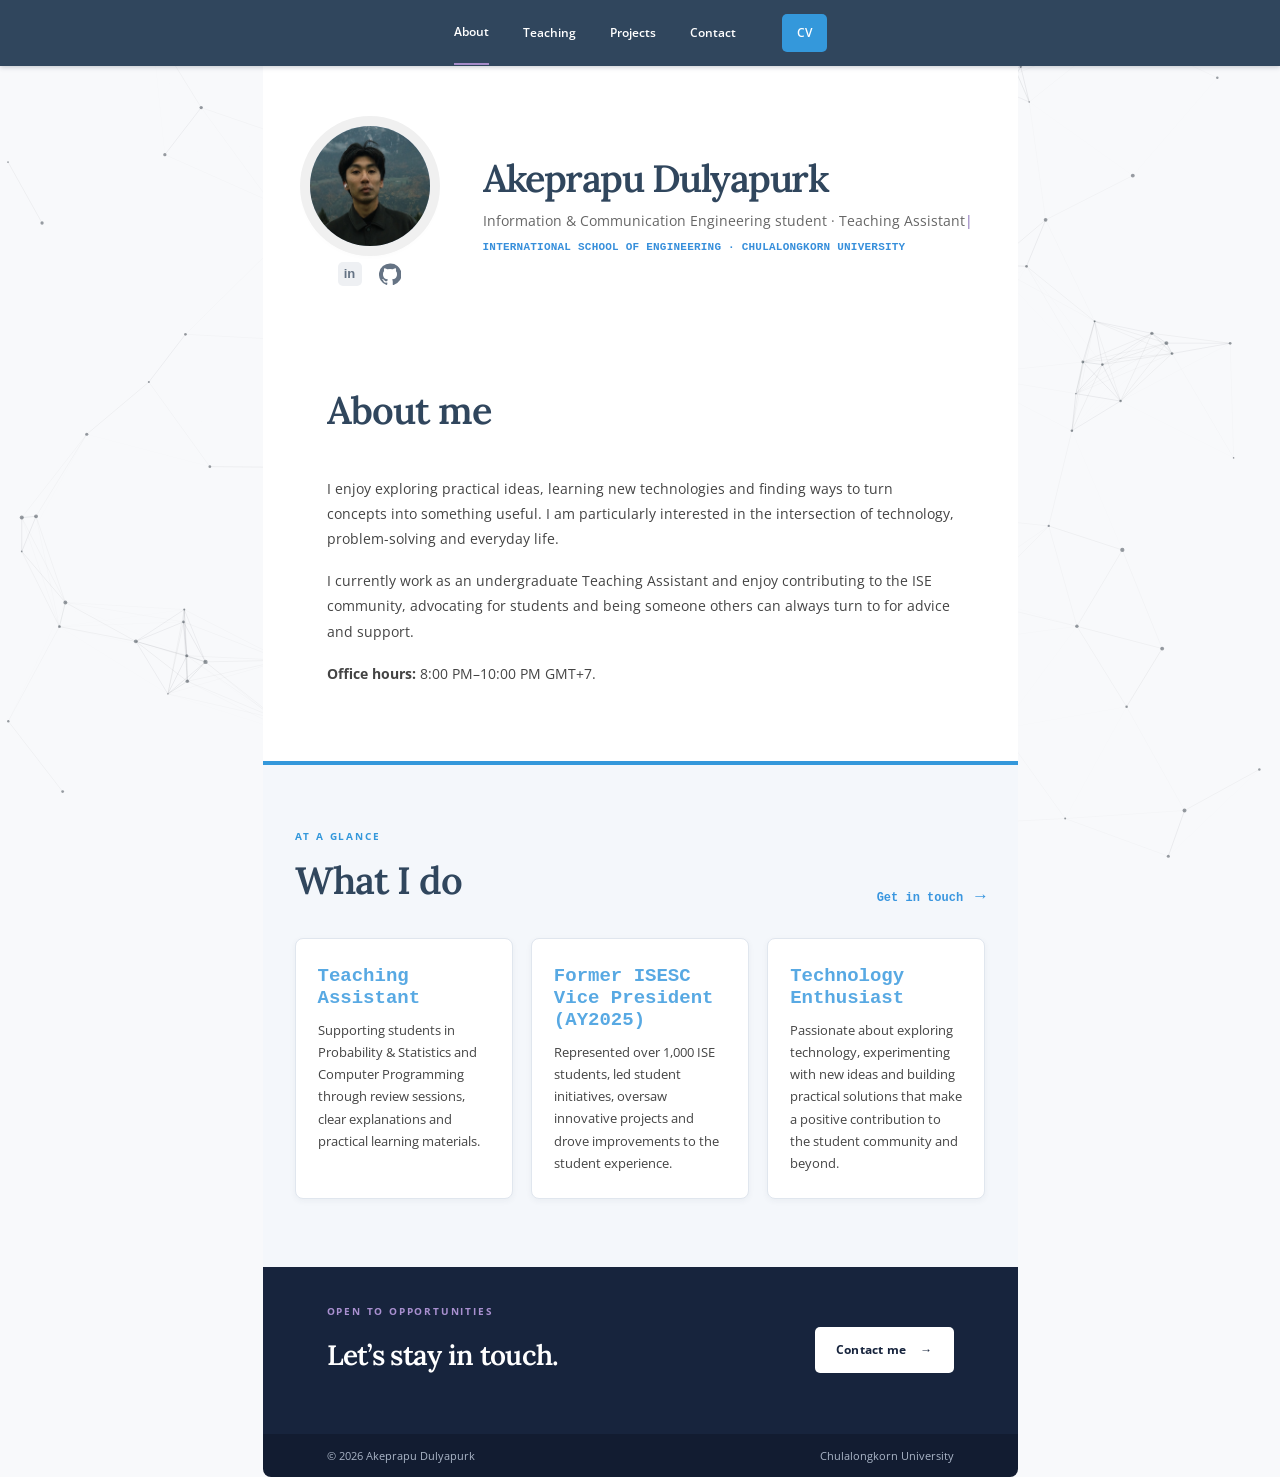
==== commit 4087c70d: "Making it more Responsive on Mobile Phone" ====
--- a/index.html
+++ b/index.html
@@ -8,7 +8,7 @@
   <link rel="preconnect" href="https://fonts.googleapis.com">
   <link rel="preconnect" href="https://fonts.gstatic.com" crossorigin>
   <link href="https://fonts.googleapis.com/css2?family=Lora:wght@500;600;700&family=Open+Sans:wght@400;500;600;700&display=swap" rel="stylesheet">
-  <link rel="stylesheet" href="css/style.css?v=3">
+  <link rel="stylesheet" href="css/style.css?v=5">
 </head>
 <body>
   <header class="site-header">
@@ -34,8 +34,8 @@
       </div>
       <div class="hero-copy">
         <h1>Akeprapu Dulyapurk</h1>
-        <p class="lead">Information &amp; Communication Engineering student · <span class="typewriter" data-words="Teaching Assistant,Certified Yapper,Technology enthusiast">Teaching Assistant</span><span class="cursor" aria-hidden="true">|</span></p>
-        <p class="institution">INTERNATIONAL SCHOOL OF ENGINEERING · CHULALONGKORN UNIVERSITY</p>
+        <p class="lead"><span class="lead-program">Information &amp; Communication Engineering student</span><span class="lead-separator"> · </span><span class="typewriter-block"><span class="typewriter" data-words="Teaching Assistant,Certified Yapper,Technology enthusiast">Teaching Assistant</span><span class="cursor" aria-hidden="true">|</span></span></p>
+        <p class="institution"><span class="inst-faculty">INTERNATIONAL SCHOOL OF ENGINEERING</span><span class="inst-separator"> · </span><span class="inst-univ">CHULALONGKORN UNIVERSITY</span></p>
       </div>
     </section>
     <section class="section section-tint">
--- a/css/style.css
+++ b/css/style.css
@@ -1,10 +1,9 @@
 :root{--navy:#17243d;--ink:#1d2738;--muted:#667085;--blue:#4169a1;--purple:#8067b1;--paper:#fff;--wash:#f3f5f8;--line:#e4e8ef;--serif:"Lora",Georgia,serif;--sans:"Open Sans",Arial,sans-serif}
-*{box-sizing:border-box}html{height:100%;scroll-behavior:smooth}body{margin:0;background:#eef0f3;color:var(--ink);font:15px/1.8 var(--sans)}a{color:inherit;text-decoration:none}.container{width:min(1120px,calc(100% - 64px));margin:0 auto}.site-header{background:var(--navy);color:#fff}.nav-wrap{height:82px;display:flex;align-items:center;justify-content:space-between}.brand{display:flex;align-items:center;gap:12px;font-weight:600;letter-spacing:.01em}.brand-mark{display:grid;place-items:center;width:34px;height:34px;border:1px solid #89a1ca;border-radius:50%;font:600 11px var(--serif);color:#dbe5f6}.site-nav{display:flex;align-items:center;gap:30px;font-size:13px;color:#c5cfdf}.site-nav a{padding:27px 0;transition:color .2s ease}.site-nav a:hover,.site-nav a.active{color:#fff}.site-nav a.active{border-bottom:2px solid #a48bc8}.menu-toggle{display:none;background:none;border:0;color:#fff}.hero{min-height:570px;background:var(--paper);display:grid;grid-template-columns:1.45fr .8fr;gap:70px;align-items:center;padding-top:68px;padding-bottom:72px}.hero:before{content:"";position:fixed;z-index:-1;inset:82px 0 0;background:#eef0f3}.eyebrow{margin:0 0 17px;color:var(--purple);font-size:11px;font-weight:700;letter-spacing:.18em;text-transform:uppercase}.hero h1,.page-hero h1{font:600 clamp(38px,5vw,63px)/1.16 var(--serif);letter-spacing:-.04em;margin:0 0 24px;color:var(--navy)}.accent-text{color:var(--blue)}.lead{color:var(--muted);font-size:16px;margin:0 0 24px}.cursor{color:var(--purple);animation:blink 1s infinite}.intro{max-width:560px;color:#586579}.button-row{display:flex;align-items:center;gap:28px;margin-top:30px}.button{display:inline-flex;align-items:center;gap:14px;padding:12px 21px;font-size:12px;font-weight:700;letter-spacing:.02em;transition:transform .2s,box-shadow .2s}.button:hover{transform:translateY(-2px);box-shadow:0 7px 18px #17243d20}.button-primary{background:var(--navy);color:#fff}.button-light{background:#fff;color:var(--navy)}.text-link{color:var(--blue);font-size:12px;font-weight:700}.text-link span{font-size:17px;margin-left:5px}.profile-card{justify-self:end;text-align:center}.profile-photo{width:218px;height:218px;display:grid;place-items:center;border-radius:50%;background:linear-gradient(145deg,#d9e3f2,#9fb4d1);color:#fff;font:600 54px var(--serif);box-shadow:0 0 0 13px #f4f6fa,0 0 0 14px #dce3ed}.profile-note{max-width:230px;margin:29px auto 0;color:#99a3b2;font-size:11px;line-height:1.6}.profile-note code{font-size:10px}.section{padding-top:96px;padding-bottom:100px;background:#fff}.section-tint{background:var(--wash)}.two-column{display:grid;grid-template-columns:1fr 1fr;gap:90px}.two-column h2,h2{font:600 31px/1.35 var(--serif);letter-spacing:-.025em;color:var(--navy);margin:0}.prose{color:#5d6879}.prose p{margin:0 0 17px}.section-heading{display:flex;align-items:end;justify-content:space-between;margin-bottom:38px}.interest-grid,.resource-grid{display:grid;grid-template-columns:repeat(3,1fr);gap:20px}.interest-card{border-top:2px solid #bdcbe0;padding:24px 20px 10px 0}.number,.research-type,.project-number{color:var(--purple);font-size:11px;font-weight:700;letter-spacing:.1em;text-transform:uppercase}.interest-card h3,.resource-card h3{margin:14px 0 6px;font:600 20px var(--serif);color:var(--navy)}.interest-card p,.resource-card p,.project-card p{color:var(--muted);margin:0}.cta-band{background:var(--navy);color:#fff;padding:56px 0}.cta-content{display:flex;justify-content:space-between;align-items:center}.cta-band h2{color:#fff}.cta-band .eyebrow{color:#a990d0}.site-footer{background:#121c31;color:#aab5c7;font-size:11px}.footer-inner{display:flex;justify-content:space-between;padding:20px 0}.page-hero{background:#fff;padding:82px 9% 92px}.page-hero h1{margin-bottom:20px}.page-lead{max-width:590px;color:var(--muted);font-size:16px;margin:0 0 28px}.timeline{border-top:1px solid var(--line)}.timeline-item{display:grid;grid-template-columns:180px 1fr;gap:45px;padding:32px 0;border-bottom:1px solid var(--line)}.timeline-date{color:var(--purple);font-size:11px;font-weight:700;text-transform:uppercase;letter-spacing:.08em}.timeline h3{font:600 21px var(--serif);margin:0;color:var(--navy)}.timeline p{color:var(--muted);margin:6px 0 12px}.timeline .meta{font-size:13px;color:var(--blue)}.expand-button{padding:0;border:0;background:none;color:var(--blue);font:700 12px var(--sans);cursor:pointer}.expand-button span{font-size:17px;margin-left:7px}.expand-content{display:none;color:var(--muted)}.expand-content.open{display:block}.expand-content li{margin:4px 0}.resource-card{display:block;border:1px solid var(--line);padding:27px 24px;transition:transform .2s,border-color .2s}.resource-card:hover{border-color:#9cadd0;transform:translateY(-3px)}.resource-icon{color:var(--blue);float:right}.resource-card h3{margin-top:22px}.tag-list{display:flex;flex-wrap:wrap;gap:10px;align-content:start}.tag-list span,.tech-list span{background:#e5eaf2;color:#566987;padding:6px 12px;font-size:11px}.research-list{border-top:1px solid var(--line);margin-top:30px}.research-item{padding:28px 0;border-bottom:1px solid var(--line)}.research-item h3{font:600 23px var(--serif);color:var(--navy);margin:8px 0}.research-item p{max-width:700px;color:var(--muted);margin:0 0 12px}.project-grid{display:grid;grid-template-columns:1fr 1fr;gap:20px}.project-card{background:var(--wash);padding:30px;min-height:270px;display:flex;flex-direction:column;align-items:flex-start}.project-card.featured{background:var(--navy);color:#fff;grid-row:span 2;min-height:560px}.project-card h2{font-size:27px;margin:22px 0 14px}.project-card.featured h2{color:#fff}.project-card p{max-width:430px}.project-card.featured p{color:#c3cee0}.tech-list{display:flex;flex-wrap:wrap;gap:8px;margin:22px 0}.project-card .text-link{margin-top:auto}.cv-layout{display:grid;grid-template-columns:1fr 1.4fr;gap:100px}.cv-sections>div{border-top:1px solid var(--line);padding:19px 0}.cv-sections h3{font:600 17px var(--serif);color:var(--navy);margin:0}.cv-sections p{color:var(--muted);margin:6px 0 0}.contact-grid{display:grid;grid-template-columns:1fr 1fr;gap:100px}.contact-links{border-top:1px solid #dfe3e9}.contact-links a{display:flex;justify-content:space-between;align-items:center;padding:20px 0;border-bottom:1px solid #dfe3e9}.contact-links span{color:var(--purple);font-size:11px;font-weight:700;text-transform:uppercase;letter-spacing:.1em}.contact-links strong{color:var(--blue);font-size:13px;font-weight:600}
-@keyframes blink{50%{opacity:0}}@media(max-width:720px){.container{width:calc(100% - 40px)}.nav-wrap{height:70px}.menu-toggle{display:flex;flex-direction:column;gap:4px;padding:8px}.menu-toggle span{display:block;width:22px;height:2px;background:#fff}.site-nav{display:none;position:absolute;z-index:5;top:70px;left:0;right:0;background:var(--navy);padding:10px 20px 18px;flex-direction:column;align-items:stretch;gap:0;box-shadow:0 10px 20px #0002}.site-nav.open{display:flex}.site-nav a{padding:8px 0}.hero{display:flex;flex-direction:column;gap:50px;align-items:flex-start;padding:64px 20px}.hero:before{inset:70px 0 0}.profile-card{align-self:center}.section{padding:65px 0}.two-column,.contact-grid,.cv-layout{grid-template-columns:1fr;gap:34px}.section-heading{display:block}.section-heading>.text-link{display:block;margin-top:18px}.interest-grid,.resource-grid,.project-grid{grid-template-columns:1fr}.project-card.featured{grid-row:auto;min-height:350px}.page-hero{padding:60px 20px}.timeline-item{grid-template-columns:1fr;gap:5px}.cta-content{display:block}.cta-content .button{margin-top:24px}.footer-inner{display:block}.footer-inner span{display:block}.footer-inner span+span{margin-top:5px}.contact-links a{display:block}.contact-links strong{display:block;margin-top:4px}}
+*{box-sizing:border-box}html{height:100%;scroll-behavior:smooth;-webkit-text-size-adjust:100%}body{margin:0;background:#eef0f3;color:var(--ink);font:15px/1.8 var(--sans);overflow-x:hidden}a{color:inherit;text-decoration:none}.container{width:min(1120px,calc(100% - 64px));margin:0 auto}.site-header{background:var(--navy);color:#fff}.nav-wrap{height:82px;display:flex;align-items:center;justify-content:space-between}.brand{display:flex;align-items:center;gap:12px;font-weight:600;letter-spacing:.01em}.brand-mark{display:grid;place-items:center;width:34px;height:34px;border:1px solid #89a1ca;border-radius:50%;font:600 11px var(--serif);color:#dbe5f6}.site-nav{display:flex;align-items:center;gap:30px;font-size:13px;color:#c5cfdf}.site-nav a{padding:27px 0;transition:color .2s ease}.site-nav a:hover,.site-nav a.active{color:#fff}.site-nav a.active{border-bottom:2px solid #a48bc8}.menu-toggle{display:none;background:none;border:0;color:#fff}.hero{min-height:570px;background:var(--paper);display:grid;grid-template-columns:1.45fr .8fr;gap:70px;align-items:center;padding-top:68px;padding-bottom:72px}.hero:before{content:"";position:fixed;z-index:-1;inset:82px 0 0;background:#eef0f3}.eyebrow{margin:0 0 17px;color:var(--purple);font-size:11px;font-weight:700;letter-spacing:.18em;text-transform:uppercase}.hero h1,.page-hero h1{font:600 clamp(38px,5vw,63px)/1.16 var(--serif);letter-spacing:-.04em;margin:0 0 24px;color:var(--navy)}.accent-text{color:var(--blue)}.lead{color:var(--muted);font-size:16px;margin:0 0 24px}.cursor{color:var(--purple);animation:blink 1s infinite}.intro{max-width:560px;color:#586579}.button-row{display:flex;align-items:center;gap:28px;margin-top:30px}.button{display:inline-flex;align-items:center;gap:14px;padding:12px 21px;font-size:12px;font-weight:700;letter-spacing:.02em;transition:transform .2s,box-shadow .2s}.button:hover{transform:translateY(-2px);box-shadow:0 7px 18px #17243d20}.button-primary{background:var(--navy);color:#fff}.button-light{background:#fff;color:var(--navy)}.text-link{color:var(--blue);font-size:12px;font-weight:700}.text-link span{font-size:17px;margin-left:5px}.profile-card{justify-self:end;text-align:center}.profile-photo{width:218px;height:218px;display:grid;place-items:center;border-radius:50%;background:linear-gradient(145deg,#d9e3f2,#9fb4d1);color:#fff;font:600 54px var(--serif);box-shadow:0 0 0 13px #f4f6fa,0 0 0 14px #dce3ed}.profile-note{max-width:230px;margin:29px auto 0;color:#99a3b2;font-size:11px;line-height:1.6}.profile-note code{font-size:10px}.section{padding-top:96px;padding-bottom:100px;background:#fff}.section-tint{background:var(--wash)}.two-column{display:grid;grid-template-columns:1fr 1fr;gap:90px}.two-column h2,h2{font:600 31px/1.35 var(--serif);letter-spacing:-.025em;color:var(--navy);margin:0}.prose{color:#5d6879}.prose p{margin:0 0 17px}.section-heading{display:flex;align-items:end;justify-content:space-between;margin-bottom:38px}.interest-grid,.resource-grid{display:grid;grid-template-columns:repeat(3,1fr);gap:20px}.interest-card{border-top:2px solid #bdcbe0;padding:24px 20px 10px 0}.number,.research-type,.project-number{color:var(--purple);font-size:11px;font-weight:700;letter-spacing:.1em;text-transform:uppercase}.interest-card h3,.resource-card h3{margin:14px 0 6px;font:600 20px var(--serif);color:var(--navy)}.interest-card p,.resource-card p,.project-card p{color:var(--muted);margin:0}.cta-band{background:var(--navy);color:#fff;padding:56px 0}.cta-content{display:flex;justify-content:space-between;align-items:center}.cta-band h2{color:#fff}.cta-band .eyebrow{color:#a990d0}.site-footer{background:#121c31;color:#aab5c7;font-size:11px}.footer-inner{display:flex;justify-content:space-between;padding:20px 0}.page-hero{background:#fff;padding:82px 9% 92px}.page-hero h1{margin-bottom:20px}.page-lead{max-width:590px;color:var(--muted);font-size:16px;margin:0 0 28px}.timeline{border-top:1px solid var(--line)}.timeline-item{display:grid;grid-template-columns:180px 1fr;gap:45px;padding:32px 0;border-bottom:1px solid var(--line)}.timeline-date{color:var(--purple);font-size:11px;font-weight:700;text-transform:uppercase;letter-spacing:.08em}.timeline h3{font:600 21px var(--serif);margin:0;color:var(--navy)}.timeline p{color:var(--muted);margin:6px 0 12px}.timeline .meta{font-size:13px;color:var(--blue)}.expand-button{padding:0;border:0;background:none;color:var(--blue);font:700 12px var(--sans);cursor:pointer}.expand-button span{font-size:17px;margin-left:7px}.expand-content{display:none;color:var(--muted)}.expand-content.open{display:block}.expand-content li{margin:4px 0}.resource-card{display:block;border:1px solid var(--line);padding:27px 24px;transition:transform .2s,border-color .2s}.resource-card:hover{border-color:#9cadd0;transform:translateY(-3px)}.resource-icon{color:var(--blue);float:right}.resource-card h3{margin-top:22px}.tag-list{display:flex;flex-wrap:wrap;gap:10px;align-content:start}.tag-list span,.tech-list span{background:#e5eaf2;color:#566987;padding:6px 12px;font-size:11px}.research-list{border-top:1px solid var(--line);margin-top:30px}.research-item{padding:28px 0;border-bottom:1px solid var(--line)}.research-item h3{font:600 23px var(--serif);color:var(--navy);margin:8px 0}.research-item p{max-width:700px;color:var(--muted);margin:0 0 12px}.project-grid{display:grid;grid-template-columns:1fr 1fr;gap:20px}.project-card{background:var(--wash);padding:30px;min-height:270px;display:flex;flex-direction:column;align-items:flex-start}.project-card.featured{background:var(--navy);color:#fff;grid-row:span 2;min-height:560px}.project-card h2{font-size:27px;margin:22px 0 14px}.project-card.featured h2{color:#fff}.project-card p{max-width:430px}.project-card.featured p{color:#c3cee0}.tech-list{display:flex;flex-wrap:wrap;gap:8px;margin:22px 0}.project-card .text-link{margin-top:auto}.cv-layout{display:grid;grid-template-columns:1fr 1.4fr;gap:100px}.cv-sections>div{border-top:1px solid var(--line);padding:19px 0}.cv-sections h3{font:600 17px var(--serif);color:var(--navy);margin:0}.cv-sections p{color:var(--muted);margin:6px 0 0}.contact-grid{display:grid;grid-template-columns:1fr 1fr;gap:100px}.contact-links{border-top:1px solid #dfe3e9}.contact-links a{display:flex;justify-content:space-between;align-items:center;padding:20px 0;border-bottom:1px solid #dfe3e9}.contact-links span{color:var(--purple);font-size:11px;font-weight:700;text-transform:uppercase;letter-spacing:.1em}.contact-links strong{color:var(--blue);font-size:13px;font-weight:600}
+@keyframes blink{50%{opacity:0}}
 
 /* Reference-inspired academic layout */
-body{background-color:#f8f9fb;background-image:radial-gradient(circle at 8% 30%,#d9c9ff 0 2px,transparent 3px),radial-gradient(circle at 92% 18%,#d9c9ff 0 2px,transparent 3px),linear-gradient(125deg,transparent 0 14%,#edf0f7 14.1% 14.2%,transparent 14.3% 82%,#edf0f7 82.1% 82.2%,transparent 82.3%);background-size:380px 380px,460px 460px,100% 100%;background-attachment:fixed}.site-header{background:#30465d;box-shadow:0 1px 5px #17243d40}.nav-wrap{height:66px;justify-content:center}.brand{display:none}.site-nav{gap:34px;color:#fff;font-weight:600}.site-nav a{padding:20px 0;font-size:12px}.hero,.section,.page-hero{width:min(755px,calc(100% - 40px));margin:0 auto;background:#fff}.hero{min-height:270px;display:grid;grid-template-columns:150px 1fr;gap:38px;align-items:center;padding:47px 32px 38px}.hero:before{display:none}.profile-card{justify-self:center;text-align:center}.profile-photo{width:120px;height:120px;border-radius:50%;overflow:hidden;font-size:31px;box-shadow:0 0 0 10px #f0f0f0,0 3px 12px #17243d20}.profile-photo img{width:100%;height:100%;display:block;object-fit:cover;object-position:center}.profile-note{font-size:9px;max-width:145px;margin:17px auto 0;color:#a6adb7}.profile-social{display:flex;justify-content:center;gap:16px;margin-top:16px}.profile-social a{color:#657384;font-size:18px}.profile-social a:hover{color:#3498db}.profile-social>a:first-child{width:24px;height:24px;display:inline-flex;align-items:center;justify-content:center;border-radius:5px;background:#eef0f3;font:bold 13px Arial,sans-serif}.profile-social svg{display:block;width:22px;height:22px;fill:currentColor!important;color:inherit}.github-social{width:24px;height:24px;display:inline-flex!important;align-items:center;justify-content:center}.hero-copy h1{font-size:38px;margin:0 0 10px;color:#30465d}.hero-copy .eyebrow{display:none}.hero-copy .lead{font-size:14px;line-height:1.5;margin-bottom:8px;color:#666;white-space:nowrap}.typewriter{white-space:nowrap}.institution{color:#378fdb;font:700 11px/1.5 monospace;letter-spacing:.02em;margin:0;text-transform:uppercase}.section{padding:52px 32px 58px}.section-tint{background:#fff}.two-column{display:block}.two-column h2,h2{font-size:28px;color:#30465d;margin-bottom:24px}.prose{font-size:14px;color:#444}.section-heading{display:block}.section-heading h2{margin-bottom:20px}.section-heading>.text-link{display:block}.interest-grid{display:block}.interest-card{border:0;padding:0 0 22px}.interest-card h3{color:#58a9e3;font:600 16px monospace;margin:0 0 8px}.interest-card p{font-size:14px;color:#444}.number{display:none}.cta-band{width:min(755px,calc(100% - 40px));margin:0 auto;padding:35px 32px}.site-footer{width:min(755px,calc(100% - 40px));margin:auto auto 0 auto}.footer-inner{padding:12px 32px}.eyebrow{font-size:10px}.page-hero{padding:26px 32px 14px}.page-hero .eyebrow{margin:0 0 6px}.page-hero h1{font-size:36px;margin-bottom:0}.page-hero+.section{padding:14px 32px 24px}.page-lead{font-size:14px}.button{border-radius:0}.research-item h3,.project-card h2{color:#30465d}.text-link{font:700 12px monospace;color:#3996df}
-@media(max-width:720px){.nav-wrap{height:60px}.site-nav{top:60px}.hero{width:calc(100% - 24px);grid-template-columns:1fr;gap:25px;padding:40px 24px}.profile-card{order:0}.hero-copy{order:1}.hero-copy h1{font-size:34px}.section,.page-hero{width:calc(100% - 24px);padding-left:24px;padding-right:24px}.cta-band,.site-footer{width:calc(100% - 24px)}}
+body{background-color:#f8f9fb;background-image:radial-gradient(circle at 8% 30%,#d9c9ff 0 2px,transparent 3px),radial-gradient(circle at 92% 18%,#d9c9ff 0 2px,transparent 3px),linear-gradient(125deg,transparent 0 14%,#edf0f7 14.1% 14.2%,transparent 14.3% 82%,#edf0f7 82.1% 82.2%,transparent 82.3%);background-size:380px 380px,460px 460px,100% 100%;background-attachment:fixed}.site-header{background:#30465d;box-shadow:0 1px 5px #17243d40}.nav-wrap{height:66px;justify-content:center}.brand{display:none}.site-nav{gap:34px;color:#fff;font-weight:600}.site-nav a{padding:20px 0;font-size:12px}.hero,.section,.page-hero{width:min(755px,calc(100% - 40px));margin:0 auto;background:#fff}.hero{min-height:270px;display:grid;grid-template-columns:150px 1fr;gap:38px;align-items:center;padding:47px 32px 38px}.hero:before{display:none}.profile-card{justify-self:center;text-align:center}.profile-photo{width:120px;height:120px;border-radius:50%;overflow:hidden;font-size:31px;box-shadow:0 0 0 10px #f0f0f0,0 3px 12px #17243d20}.profile-photo img{width:100%;height:100%;display:block;object-fit:cover;object-position:center}.profile-note{font-size:9px;max-width:145px;margin:17px auto 0;color:#a6adb7}.profile-social{display:flex;justify-content:center;gap:16px;margin-top:16px}.profile-social a{color:#657384;font-size:18px}.profile-social a:hover{color:#3498db}.profile-social>a:first-child{width:24px;height:24px;display:inline-flex;align-items:center;justify-content:center;border-radius:5px;background:#eef0f3;font:bold 13px Arial,sans-serif}.profile-social svg{display:block;width:22px;height:22px;fill:currentColor!important;color:inherit}.github-social{width:24px;height:24px;display:inline-flex!important;align-items:center;justify-content:center}.hero-copy h1{font-size:38px;margin:0 0 10px;color:#30465d}.hero-copy .eyebrow{display:none}.hero-copy .lead{font-size:14px;line-height:1.5;margin-bottom:8px;color:#666;white-space:nowrap}.lead-separator,.inst-separator{display:inline}.lead-program,.typewriter-block,.inst-faculty,.inst-univ{display:inline}.typewriter{white-space:nowrap}.institution{color:#378fdb;font:700 11px/1.5 monospace;letter-spacing:.02em;margin:0;text-transform:uppercase}.section{padding:52px 32px 58px}.section-tint{background:#fff}.two-column{display:block}.two-column h2,h2{font-size:28px;color:#30465d;margin-bottom:24px}.prose{font-size:14px;color:#444}.section-heading{display:block}.section-heading h2{margin-bottom:20px}.section-heading>.text-link{display:block}.interest-grid{display:block}.interest-card{border:0;padding:0 0 22px}.interest-card h3{color:#58a9e3;font:600 16px monospace;margin:0 0 8px}.interest-card p{font-size:14px;color:#444}.number{display:none}.cta-band{width:min(755px,calc(100% - 40px));margin:0 auto;padding:35px 32px}.site-footer{width:min(755px,calc(100% - 40px));margin:auto auto 0 auto}.footer-inner{padding:12px 32px}.eyebrow{font-size:10px}.page-hero{padding:26px 32px 14px}.page-hero .eyebrow{margin:0 0 6px}.page-hero h1{font-size:36px;margin-bottom:0}.page-hero+.section{padding:14px 32px 24px}.page-lead{font-size:14px}.button{border-radius:0}.research-item h3,.project-card h2{color:#30465d}.text-link{font:700 12px monospace;color:#3996df}
 
 /* Animated network background inspired by the reference */
 body{background:#f8f9fb;min-height:100%;min-height:100vh;min-height:100dvh;display:flex;flex-direction:column}
@@ -48,4 +47,426 @@
 .page-bottom-home{margin-top:18px;padding:9px 18px;font-size:11.5px}.page-bottom-wrap{width:min(755px,calc(100% - 40px));padding:0 32px 32px;background:#fff}
 .what-i-do{background:#f4f7fb;border-top:4px solid #3498db;padding-top:62px;padding-bottom:68px}.what-i-do .section-heading{display:flex;align-items:end;margin-bottom:32px}.what-i-do .section-heading h2{font-size:38px;margin:0;color:#30465d}.what-i-do .section-heading .eyebrow{color:#3498db;margin-bottom:10px}.what-i-do .interest-grid{display:grid;grid-template-columns:repeat(3,1fr);gap:18px}.what-i-do .interest-card{background:#fff;border:1px solid #e0e6ee;border-radius:8px;padding:26px 22px 24px;min-height:180px;box-shadow:0 2px 6px rgba(37,56,78,.05);transition:transform .2s,box-shadow .2s,border-color .2s}.what-i-do .interest-card:hover{transform:translateY(-4px);border-color:#3498db;box-shadow:0 8px 18px rgba(37,56,78,.1)}.what-i-do .interest-card h3{font-size:19px;margin:0 0 10px}.what-i-do .interest-card p{font-size:13px;line-height:1.7}
 .section-tint .two-column .eyebrow{margin:0 0 42px;color:#30465d;font:600 38px/1.2 var(--serif);letter-spacing:-.025em;text-transform:none}.section-tint .two-column h2{display:none}
-@media(max-width:720px){.site-nav a:last-child{margin-left:0;border-radius:0;padding:8px 0}.site-header{position:sticky}.project-card.featured{min-height:0}.subject-grid,.project-grid-plain,.teaching-summary{grid-template-columns:1fr;gap:16px}.teaching-title{gap:12px}.integral-graph{width:112px;height:63px}.projects-title{gap:12px}.project-animation{width:105px;height:45px}.page-hero{padding:22px 20px 10px}.page-hero+.section{padding:10px 20px 18px}.contact-panel{min-height:600px;padding:60px 24px}.contact-orbit{right:-70px;top:50px;opacity:.65}.simple-contact-links a{grid-template-columns:78px 1fr 20px}.simple-contact-links strong{font-size:13px}}
+/* Responsive layout for iPhone and mobile devices (screen width <= 720px) */
+@media (max-width: 720px) {
+  html, body {
+    overflow-x: hidden;
+    width: 100%;
+  }
+
+  .container {
+    width: calc(100% - 24px);
+    margin: 0 auto;
+  }
+
+  .hero,
+  .section,
+  .page-hero,
+  .contact-panel,
+  .cta-band,
+  .site-footer,
+  .page-bottom-wrap {
+    width: calc(100% - 24px) !important;
+    margin-left: auto !important;
+    margin-right: auto !important;
+  }
+
+  /* Header & Navigation */
+  .site-header {
+    position: sticky;
+    top: 0;
+    z-index: 1000;
+  }
+
+  .nav-wrap {
+    height: 52px;
+    width: 100%;
+    padding: 0 6px;
+    display: flex;
+    align-items: center;
+    justify-content: center;
+  }
+
+  .brand {
+    display: none !important;
+  }
+
+  .menu-toggle {
+    display: none !important;
+  }
+
+  .site-nav {
+    display: flex !important;
+    position: static !important;
+    width: 100%;
+    max-width: 100%;
+    background: transparent !important;
+    box-shadow: none !important;
+    border: none !important;
+    padding: 0 !important;
+    margin: 0 auto;
+    flex-direction: row !important;
+    align-items: center !important;
+    justify-content: center;
+    gap: 4px;
+    overflow-x: auto;
+    -webkit-overflow-scrolling: touch;
+    scrollbar-width: none;
+  }
+
+  .site-nav::-webkit-scrollbar {
+    display: none;
+  }
+
+  .site-nav a {
+    display: inline-flex !important;
+    align-items: center;
+    justify-content: center;
+    padding: 7px 10px !important;
+    font-size: 12px !important;
+    font-weight: 600;
+    color: #c9d6e4 !important;
+    border: 1px solid rgba(255, 255, 255, 0.14) !important;
+    border-radius: 6px !important;
+    background: rgba(255, 255, 255, 0.08);
+    text-align: center;
+    white-space: nowrap;
+    min-height: 36px;
+    transition: all .15s ease;
+    text-decoration: none;
+    flex-shrink: 0;
+  }
+
+  .site-nav a:active {
+    background: rgba(255, 255, 255, 0.22);
+    color: #fff !important;
+  }
+
+  .site-nav a.active {
+    background: rgba(255, 255, 255, 0.2) !important;
+    border-color: #a48bc8 !important;
+    color: #fff !important;
+    font-weight: 700;
+  }
+
+  .site-nav a:last-child {
+    margin-left: 2px !important;
+    margin-top: 0 !important;
+    background: #3498db !important;
+    border-color: #3498db !important;
+    color: #fff !important;
+    font-weight: 700;
+  }
+
+  /* Homepage Hero */
+  .hero {
+    grid-template-columns: 1fr;
+    gap: 20px;
+    padding: 32px 20px 24px;
+    text-align: center;
+  }
+
+  .profile-card {
+    justify-self: center;
+    order: 0;
+  }
+
+  .profile-photo {
+    width: 105px;
+    height: 105px;
+    margin: 0 auto;
+  }
+
+  .profile-social {
+    justify-content: center;
+    gap: 14px;
+  }
+
+  .hero-copy {
+    order: 1;
+    text-align: center;
+  }
+
+  .hero-copy h1 {
+    font-size: 27px;
+    margin: 0 0 8px;
+    line-height: 1.25;
+  }
+
+  .hero-copy .lead {
+    font-size: 13px;
+    line-height: 1.55;
+    white-space: normal !important;
+    word-break: normal;
+    margin-bottom: 12px;
+  }
+
+  /* Separate typewriter from program on mobile */
+  .lead-separator,
+  .inst-separator {
+    display: none !important;
+  }
+
+  .lead-program {
+    display: block !important;
+    margin-bottom: 4px;
+    color: var(--muted);
+  }
+
+  .typewriter-block {
+    display: block !important;
+    font-weight: 600;
+    color: #30465d;
+    min-height: 22px;
+  }
+
+  .typewriter {
+    white-space: normal !important;
+    font-weight: 600;
+    color: #30465d;
+  }
+
+  /* Separate International School of Engineering from Chulalongkorn */
+  .institution {
+    font-size: 10px;
+    line-height: 1.6;
+    word-break: break-word;
+    margin-top: 8px;
+  }
+
+  .inst-faculty {
+    display: block !important;
+    margin-bottom: 2px;
+    color: #378fdb;
+  }
+
+  .inst-univ {
+    display: block !important;
+    color: #378fdb;
+  }
+
+  /* Content Sections */
+  .section {
+    padding: 32px 20px;
+  }
+
+  .section-heading {
+    display: block;
+    margin-bottom: 20px;
+  }
+
+  .section-heading h2,
+  .two-column h2,
+  h2 {
+    font-size: 24px;
+    margin-bottom: 14px;
+  }
+
+  .two-column,
+  .contact-grid,
+  .cv-layout {
+    grid-template-columns: 1fr;
+    gap: 24px;
+  }
+
+  .prose {
+    font-size: 13.5px;
+    line-height: 1.65;
+  }
+
+  /* What I Do - Grid Fix: 1 column on phone */
+  .what-i-do {
+    padding: 36px 20px 40px;
+  }
+
+  .what-i-do .section-heading h2 {
+    font-size: 26px;
+  }
+
+  .what-i-do .interest-grid {
+    grid-template-columns: 1fr !important;
+    gap: 14px;
+  }
+
+  .what-i-do .interest-card {
+    padding: 18px 18px 20px;
+    min-height: 0;
+  }
+
+  .what-i-do .interest-card h3 {
+    font-size: 17px;
+    margin-bottom: 6px;
+  }
+
+  .what-i-do .interest-card p {
+    font-size: 12.5px;
+  }
+
+  /* CTA Band */
+  .cta-band {
+    padding: 28px 20px;
+  }
+
+  .cta-content {
+    display: flex;
+    flex-direction: column;
+    align-items: flex-start;
+    gap: 14px;
+  }
+
+  .cta-content h2 {
+    font-size: 22px;
+  }
+
+  .cta-content .button {
+    margin-top: 0;
+  }
+
+  /* Interior Page Hero & Headings */
+  .page-hero {
+    padding: 22px 20px 10px;
+  }
+
+  .page-hero h1 {
+    font-size: 27px;
+  }
+
+  .page-hero + .section {
+    padding: 10px 20px 20px;
+  }
+
+  .teaching-title,
+  .projects-title {
+    display: flex;
+    align-items: center;
+    justify-content: space-between;
+    gap: 10px;
+  }
+
+  .integral-graph {
+    width: 95px;
+    height: 52px;
+    flex-shrink: 0;
+  }
+
+  .project-animation {
+    width: 95px;
+    height: 42px;
+    flex-shrink: 0;
+  }
+
+  /* Subject Cards (Teaching) */
+  .subject-grid {
+    grid-template-columns: 1fr !important;
+    gap: 14px;
+  }
+
+  .subject-card {
+    padding: 16px 16px 18px;
+  }
+
+  .subject-card h3 {
+    font-size: 16.5px;
+    margin: 8px 0 6px;
+  }
+
+  .subject-card p {
+    font-size: 12px;
+    line-height: 1.5;
+  }
+
+  /* Project Cards (Projects) */
+  .project-grid,
+  .project-grid-plain {
+    grid-template-columns: 1fr !important;
+    gap: 14px;
+  }
+
+  .project-card,
+  .project-grid-plain .project-card {
+    padding: 16px 16px 18px;
+    min-height: 0;
+  }
+
+  .project-card h2,
+  .project-grid-plain .project-card h2 {
+    font-size: 18px;
+    margin: 8px 0 6px;
+  }
+
+  .project-card p,
+  .project-grid-plain .project-card p {
+    font-size: 12px;
+    line-height: 1.5;
+  }
+
+  /* Contact Panel */
+  .contact-panel {
+    min-height: 0 !important;
+    padding: 30px 20px 28px !important;
+  }
+
+  .contact-panel h1 {
+    font-size: 32px;
+    margin-bottom: 8px;
+  }
+
+  .contact-panel .page-lead {
+    font-size: 13px;
+    margin-bottom: 16px;
+  }
+
+  .contact-orbit {
+    display: none;
+  }
+
+  .simple-contact-links {
+    margin: 18px 0 20px;
+  }
+
+  .simple-contact-links a {
+    display: flex;
+    flex-direction: column;
+    align-items: flex-start;
+    gap: 3px;
+    padding: 11px 0;
+    position: relative;
+  }
+
+  .simple-contact-links span {
+    font-size: 9.5px;
+  }
+
+  .simple-contact-links strong {
+    font-size: 13px;
+    word-break: break-all;
+  }
+
+  .simple-contact-links i {
+    position: absolute;
+    right: 0;
+    top: 50%;
+    transform: translateY(-50%);
+    font-size: 15px;
+  }
+
+  /* Buttons */
+  .page-bottom-home {
+    margin-top: 16px;
+    padding: 8px 16px;
+    font-size: 11.5px;
+  }
+
+  /* Footer */
+  .footer-inner {
+    padding: 12px 20px;
+    display: flex;
+    flex-direction: column;
+    gap: 4px;
+    text-align: center;
+  }
+
+  .footer-inner span {
+    display: block;
+  }
+}
